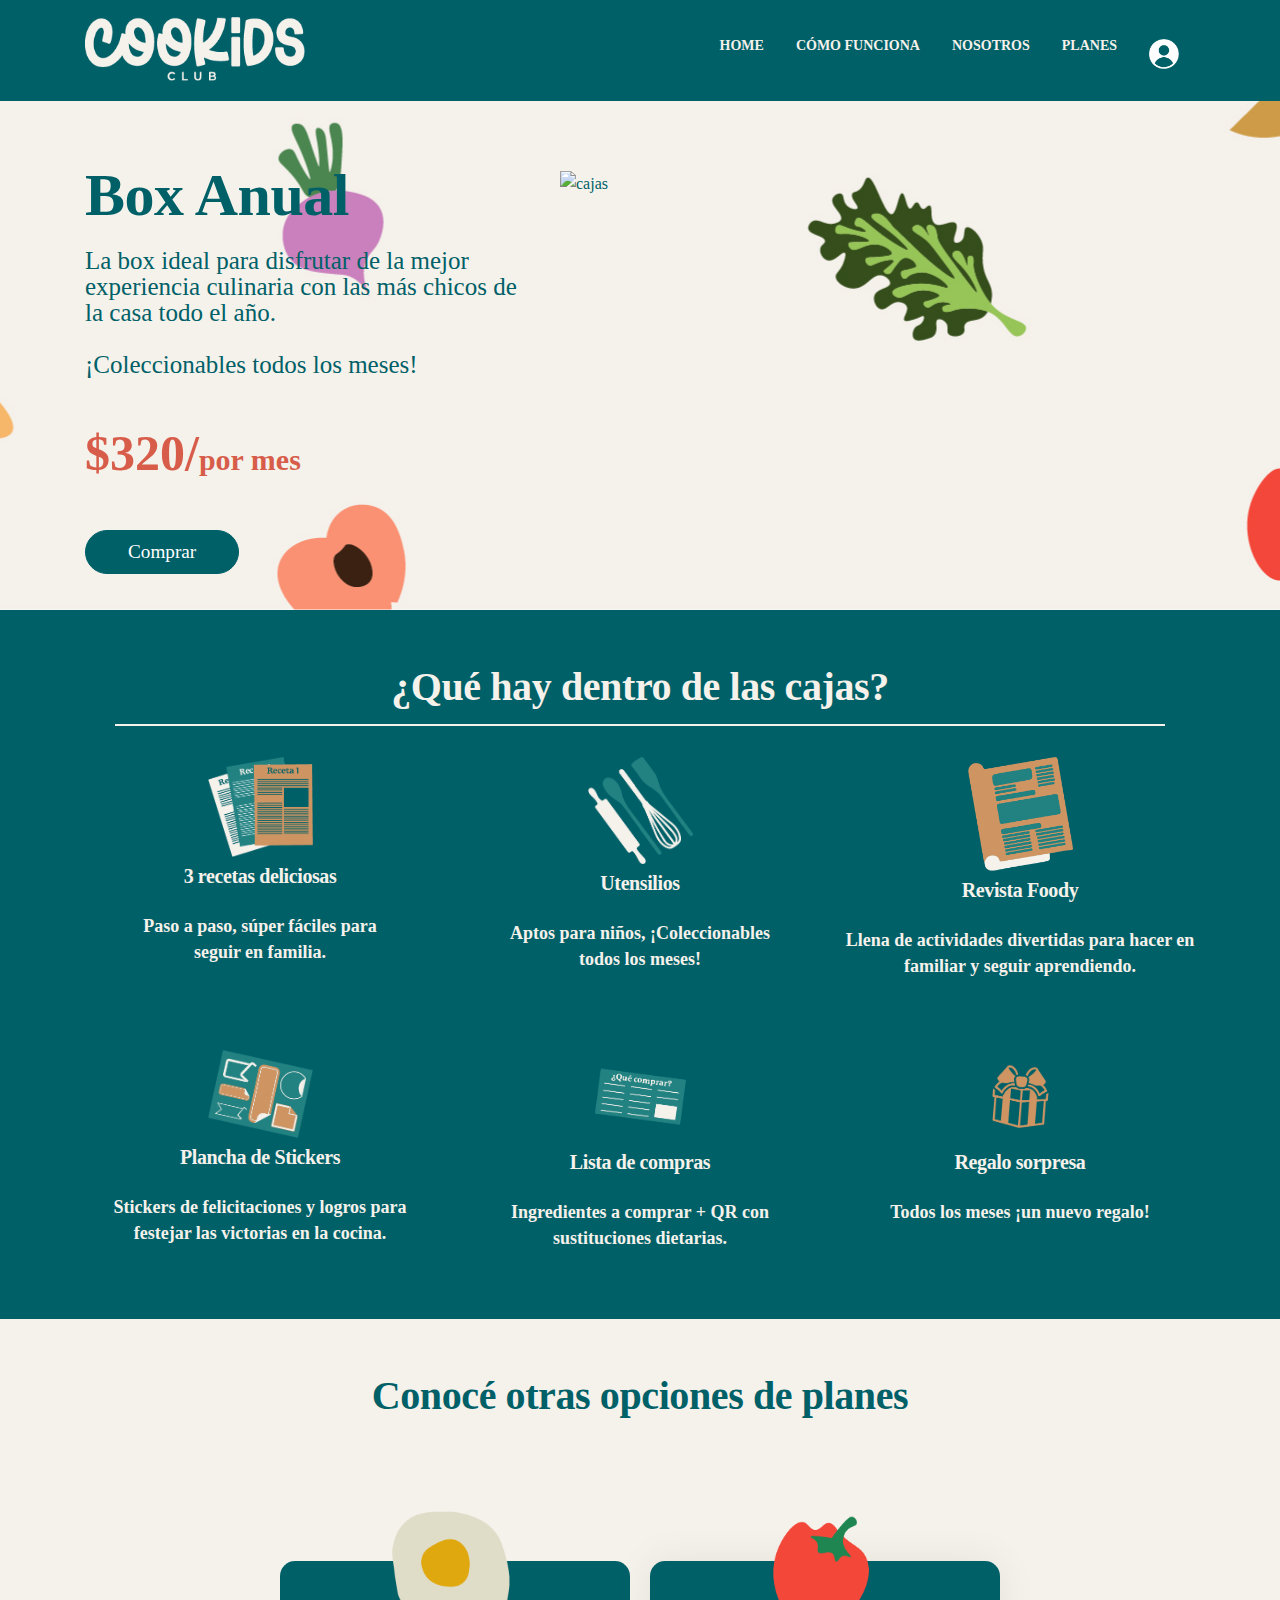
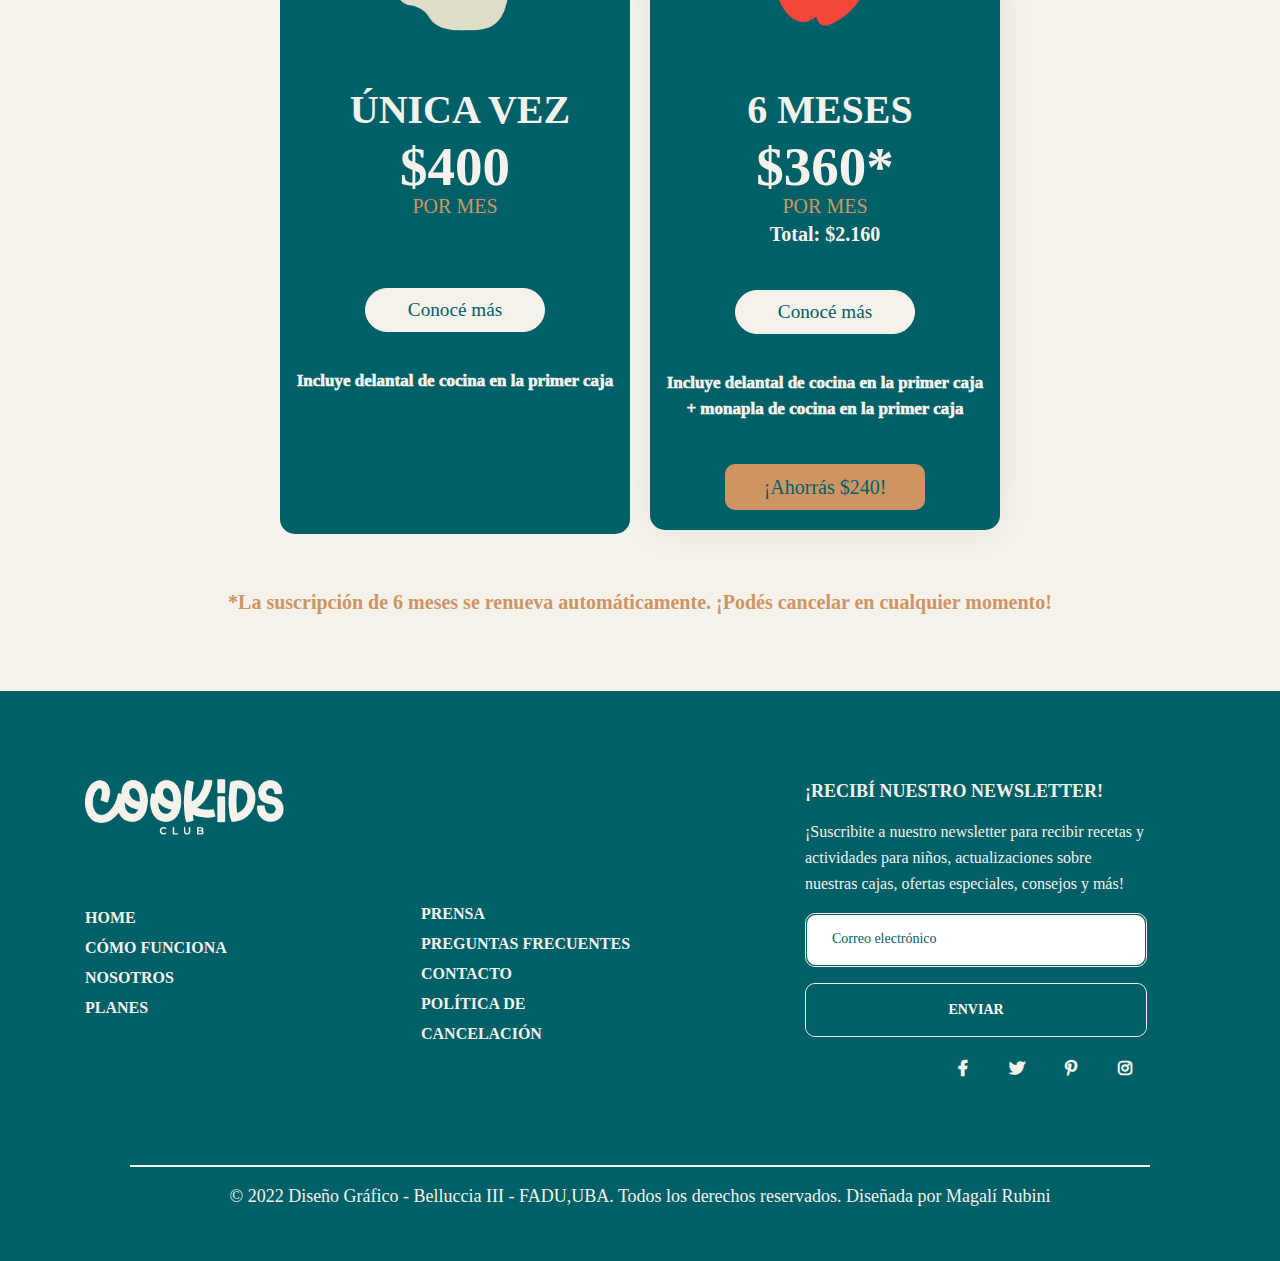
==== sign-up.html @ 9ae3ae24 "V5" ====
<!DOCTYPE html>
<html lang="en">
<head>
    <meta charset="utf-8">
    <meta name="viewport" content="width=device-width, initial-scale=1, shrink-to-fit=no">
    
    <!-- SEO Meta Tags -->
    <meta name="description" content="Your description">
    <meta name="author" content="Your name">

    <!-- OG Meta Tags to improve the way the post looks when you share the page on Facebook, Twitter, LinkedIn -->
	<meta property="og:site_name" content="" /> <!-- website name -->
	<meta property="og:site" content="" /> <!-- website link -->
	<meta property="og:title" content=""/> <!-- title shown in the actual shared post -->
	<meta property="og:description" content="" /> <!-- description shown in the actual shared post -->
	<meta property="og:image" content="" /> <!-- image link, make sure it's jpg -->
	<meta property="og:url" content="" /> <!-- where do you want your post to link to -->
	<meta name="twitter:card" content="summary_large_image"> <!-- to have large image post format in Twitter -->

    <!-- Webpage Title -->
    <title>Box Anual v5 13/06</title>
    
    <!-- Styles -->
    <link rel="preconnect" href="https://fonts.gstatic.com">
    <link href="https://fonts.googleapis.com/css2?family=Open+Sans:ital,wght@0,400;0,600;0,700;1,400;1,600&display=swap" rel="stylesheet">
    <link href="css/bootstrap.css" rel="stylesheet">
    <link href="css/fontawesome-all.css" rel="stylesheet">
    <link href="css/swiper.css" rel="stylesheet">
	<link href="css/magnific-popup.css" rel="stylesheet">
	<link href="css/styles.css" rel="stylesheet">
	
	<!-- Favicon  -->
    <link rel="icon" href="images/Asset 12.png">
</head>
<body data-spy="scroll" data-target=".fixed-top">
    
    <!-- Navigation -->
    <nav class="navbar navbar-expand-lg fixed-top navbar-light">
        <div class="container">
            
            <!-- Text Logo - Use this if you don't have a graphic logo -->
            <!-- <a class="navbar-brand logo-text page-scroll" href="index.html">Kora</a> -->

            <!-- Image Logo -->
            <a class="navbar-brand logo-image" href="index.html"><img src="images/Asset 11.png" alt="alternative"></a> 

            <button class="navbar-toggler p-0 border-0" type="button" data-toggle="offcanvas">
                <img class="navbar-toggler-icon" src="images/boton.png">
            </button>

            <div class="navbar-collapse offcanvas-collapse" id="navbarsExampleDefault">
                <ul class="navbar-nav ml-auto">
                    <li class="nav-item">
                        <a class="nav-link page-scroll" href="index.html#header">HOME <span class="sr-only">(current)</span></a>
                    </li>
                    <li class="nav-item">
                        <a class="nav-link page-scroll" href="index.html#intro">CÓMO FUNCIONA</a>
                    </li>
                    <li class="nav-item">
                        <a class="nav-link page-scroll" href="index.html#features">NOSOTROS</a>
                    </li>
                    <li class="nav-item">
                        <a class="nav-link page-scroll" href="index.html#details">PLANES</a>
                    </li>
                    <li class="nav-item">
                        <a class="nav-link page-scroll" href="sign-up.html"><img src="images/Asset 3.png" alt="Log in"
                                height="30px"></a>
                    </li>
                    <!-- <li class="nav-item dropdown">
                        <a class="nav-link dropdown-toggle" href="#" id="dropdown01" data-toggle="dropdown" aria-haspopup="true" aria-expanded="false">Drop</a>
                        <div class="dropdown-menu" aria-labelledby="dropdown01">
                            <a class="dropdown-item page-scroll" href="article.html">Article Details</a>
                            <div class="dropdown-divider"></div>
                            <a class="dropdown-item page-scroll" href="terms.html">Terms Conditions</a>
                            <div class="dropdown-divider"></div>
                            <a class="dropdown-item page-scroll" href="privacy.html">Privacy Policy</a>
                        </div>
                    </li> -->
                </ul>
                <!-- <span class="nav-item">
                    <a class="btn-solid-sm page-scroll" href="sign-up.html">Start selling</a>
                </span> -->
            </div> <!-- end of navbar-collapse -->
        </div> <!-- end of container -->
    </nav> <!-- end of navbar -->
    <!-- end of navigation -->


    <!-- Header -->
    <header class="ex-header">
        <div class="container">
            <div class="row">
                <div class="col-xl-10 offset-xl-1">
                    
                </div> <!-- end of col -->
            </div> <!-- end of row -->
        </div> <!-- end of container -->
    </header> <!-- end of ex-header -->
    <!-- end of header -->
    
    <!-- Introduction 2 -->
    <div class="ex-basic-1">
        <div class="container">
            <div class="row">
                <div class="col-lg-5">
                    <div class="text-container">
                        <h1 class="h-detalle">Box Anual</h1>
                        <p>La box ideal para disfrutar de la mejor experiencia culinaria con las más chicos de la casa todo el año.<br><br>
                            ¡Coleccionables todos los meses!
                        </p>
                        <p class="precio-detalle">
                            <br>$320/<b>por mes</b>
                        </p><br>
                        <a class="btn-solid-lg" href="">Comprar</a>
                        <!-- <div>
                            <a class="btn-solid-reg1" href="sign-up.html"><u>Ver más ➙</u></a>
                        </div> -->
                    </div> <!-- end of text-container -->
                </div> <!-- end of col -->
                <div class="col-lg-7">
                    <img class="img-fluid" src="images/boxdetalle.png" alt="cajas">
                </div> <!-- end of col -->

            </div> <!-- end of row -->
        </div> <!-- end of container -->
    </div> <!-- end of basic-1 -->
    <!-- end of introduction -->


    <!--medios de pago starts-->
        <div id="pagos" class="medios-de-pago">
            <div class="container">
                <div class="row">
                    <div class="col-lg-12">
                        <h2 class="pago-title">¿Qué hay dentro de las cajas?</h2>
                        <hr>
                    </div>
                    <div class="col-lg-4">
                        <div class="pago-body">
                            <img class="pago-img" src="images/icono-detalle (6).png">
                            <h3>3 recetas deliciosas</h3>
                            <p>Paso a paso, súper fáciles para<br>seguir en familia.</p>
                        </div>
                    </div>
                    <div class="col-lg-4">
                        <div class="pago-body">
                            <img class="pago-img" src="images/icono-detalle (1).png">
                            <h3>Utensilios</h3>
                            <p>Aptos para niños, ¡Coleccionables<br>todos los meses!</p>
                        </div>
                    </div>
                    <div class="col-lg-4">
                        <div class="pago-body">
                            <img class="pago-img" src="images/icono-detalle (2).png">
                            <h3>Revista Foody</h3>
                            <p>Llena de actividades divertidas para hacer en familiar y seguir aprendiendo.</p>
                        </div>
                    </div>
                </div>
                <div class="row">
                    <div class="col-lg-12">
                    </div>
                    <div class="col-lg-4">
                        <div class="pago-body">
                            <img class="pago-img" src="images/icono-detalle (3).png">
                            <h3>Plancha de Stickers</h3>
                            <p>Stickers de felicitaciones y logros para festejar las victorias en la cocina.</p>
                        </div>
                    </div>
                    <div class="col-lg-4">
                        <div class="pago-body">
                            <img class="pago-img" src="images/Asset 38.png">
                            <h3>Lista de compras</h3>
                            <p>Ingredientes a comprar + QR con<br>sustituciones dietarias.</p>
                        </div>
                    </div>
                    <div class="col-lg-4">
                        <div class="pago-body">
                            <img class="pago-img" src="images/Asset 39.png">
                            <h3>Regalo sorpresa</h3>
                            <p>Todos los meses ¡un nuevo regalo!</p>
                        </div>
                    </div>
                </div>
            </div>
        </div>
    <!--medios de pago starts-->

    

    

        <!--====== PRICING START ======-->

        <section data-scroll-index="0" id="pricing" class="pricing-area pt-115">
            <div class="container">
                    <div class="row justify-content-center">
                        <div class="col-lg-12">
                            <div class="section-title text-center pb-20 wow fadeInUpBig" data-wow-duration="1s"
                                data-wow-delay="0.2s">
                                <h4 class="sub-title1">Conocé otras opciones de planes</h4>
                            </div> <!-- section title -->
                        </div>
                    </div> <!-- row -->
                        <div class="row no-gutters justify-content-center">
                                <div class="col-lg-4 col-md-7 col-sm-9">
                                    <div class="single-pricing text-center pricing-color-1 mt-30 wow fadeIn" data-wow-duration="1s"
                                        data-wow-delay="0.3s">
                                        <div class="pricing-price">
                                            <div class="card" style="width: 50%">
                                                <img class="card-img-top img-circle rounded-circle" src="images/Asset 23.png" alt="Card huevo">
                                                <div class="card-block"></div>
                                            </div>
                                            <div class="pricing-title mt-20">
                                                <!--<span class="btn">20% Off</span>-->
                                                <h6 class="title">ÚNICA VEZ</h6>
                                            </div>
                                            <span class="price">$400</span>
                                        </div>
                                        <span class="pormes">POR MES</span><br><br><br>
                                        <div class="pricing-list pt-20">
                                            <div class="pricing-btn pt-70">
                                                <a class="main-btn main-btn-2" href="#">Conocé más</a>
                                            </div> 
                                                <p class="cards-body"> 
                                                    <br>Incluye delantal de cocina en la primer caja<br><br><br><br><br>
                                                </p>
                                        </div>
                                    </div> <!-- single pricing -->
                                </div>
    
                                    <div class="col-lg-4 col-md-7 col-sm-9">
                                        <div class="single-pricing text-center pricing-active pricing-color-2 mt-30 wow fadeIn"
                                            data-wow-duration="1s" data-wow-delay="0.6s">
                                            <div class="pricing-price">
                                                <div class="card" style="width: 50%">
                                                    <img class="card-img-top img-circle rounded-circle" src="images/Asset 24.png" alt="Card pimiento">
                                                    <div class="card-block"></div>
                                                </div>
                                                <div class="pricing-title mt-20">
                                                    <!--<span class="btn">Special</span>-->
                                                    <h6 class="title">6 MESES</h6>
                                                </div>
                                                <span class="price">$360<b>*</b></span>
                                            </div>
                                            <span class="pormes">POR MES</span><br>
                                                <span class="total">Total: $2.160</span><br><br>
                                            <div class="pricing-list pt-20">
                                                <div class="pricing-btn pt-70">
                                                    <a class="main-btn main-btn-2" href="#">Conocé más</a>
                                                </div> 
                                                    <p class="cards-body"> 
                                                        <br>Incluye delantal de cocina en la primer caja + monapla de cocina en la primer caja<br><br> 
                                                    </p>
                                            </div>
                                            <div class="save-box">
                                                ¡Ahorrás $240!
                                            </div>
                                        </div> <!-- single pricing -->
                                    </div>
                                    <p class="pricing-body">*La suscripción de 6 meses se renueva automáticamente. ¡Podés cancelar en cualquier momento!</p>
                    </div> <!-- row -->
            </div> <!-- container -->
        </section>
    
        <!--====== PRICING PART ENDS ======-->

    <!-- Footer -->
    <div class="footer">
        <div class="container">
            <div class="row">
                <div class="col-lg-12">
                    <div class="footer-col first">
                        <img class="footer-logo" src="images/Asset 11.png">
                        <p class="p-small"></p><br><br>
                        <ul class="list-unstyled li-space-lg p-small">
                            <li><a class="page-scroll" href="#header">HOME</a> <br> 
                                <a class="page-scroll" href="#intro">CÓMO FUNCIONA</a><br> 
                                <a class="page-scroll" href="#features">NOSOTROS</a><br>
                                <a class="page-scroll" href="#details">PLANES</a></li>
                        </ul>
                    </div> <!-- end of footer-col -->
                    <div class="footer-col second">
                        <ul class="list-unstyled li-space-lg p-small">
                            <li><a class="page-scroll" href="#header">PRENSA</a> <br> 
                                <a class="page-scroll" href="#intro">PREGUNTAS FRECUENTES</a><br> 
                                <a class="page-scroll" href="#features">CONTACTO</a><br>
                                <a class="page-scroll" href="#details">POLÍTICA DE CANCELACIÓN</a></li>
                        </ul>
                    </div> <!-- end of footer-col -->
                    <div class="footer-col third">
                        <p class="p-small">¡RECIBÍ NUESTRO NEWSLETTER!
                        </p>
                        <p class="p-detalle">¡Suscribite a nuestro newsletter para recibir recetas y actividades para niños, actualizaciones sobre nuestras cajas, ofertas especiales, consejos y más!</p>
                        <div class="form-group mail">
                            <input type="email" class="form-control-input" id="nemail" required>
                            <label class="label-control" for="nemail">Correo electrónico</label>
                            <div class="help-block with-errors"></div>
                        </div>
                        <div class="form-group">
                            <button type="submit" class="form-control-submit-button">ENVIAR</button>
                        </div>
                        <div class="form-message">
                            <div id="nmsgSubmit" class="h3 text-center hidden"></div>
                        </div>
                        <span class="fa-stack">
                            <a href="#your-link">
                                <i class="fas fa-circle fa-stack-2x"></i>
                                <i class="fab fa-facebook-f fa-stack-1x"></i>
                            </a>
                        </span>
                        <span class="fa-stack">
                            <a href="#your-link">
                                <i class="fas fa-circle fa-stack-2x"></i>
                                <i class="fab fa-twitter fa-stack-1x"></i>
                            </a>
                        </span>
                        <span class="fa-stack">
                            <a href="#your-link">
                                <i class="fas fa-circle fa-stack-2x"></i>
                                <i class="fab fa-pinterest-p fa-stack-1x"></i>
                            </a>
                        </span>
                        <span class="fa-stack">
                            <a href="#your-link">
                                <i class="fas fa-circle fa-stack-2x"></i>
                                <i class="fab fa-instagram fa-stack-1x"></i>
                            </a>
                        </span>
                    </div> <!-- end of footer-col -->
                    <div class="col-lg-12">
                        <hr>
                        <p class="p-copy">© 2022 Diseño Gráfico - Belluccia III - FADU,UBA. Todos los derechos reservados.
                            Diseñada por Magalí Rubini</p>
                    </div> <!-- end of col -->
                </div> <!-- end of col -->
            </div> <!-- end of row -->
        </div> <!-- end of container -->
    </div> <!-- end of footer -->
    <!-- end of footer -->

    
    	
    <!-- Scripts -->
    <script src="js/jquery.min.js"></script> <!-- jQuery for Bootstrap's JavaScript plugins -->
    <script src="js/bootstrap.min.js"></script> <!-- Bootstrap framework -->
    <script src="js/jquery.easing.min.js"></script> <!-- jQuery Easing for smooth scrolling between anchors -->
    <script src="js/jquery.magnific-popup.js"></script> <!-- Magnific Popup for lightboxes -->
    <script src="js/swiper.min.js"></script> <!-- Swiper for image and text sliders -->
    <script src="js/scripts.js"></script> <!-- Custom scripts -->
</body>
</html>
---- css/styles.css ----
/* Description: Master CSS file */

/*****************************************
Table Of Contents:
- General Styles
- Navigation
- Header
- Customers
- Introduction
- Features
- Details 1
- Details Lightbox
- Details 2
- Details 3
- Testimonials
- Newsletter
- Footer
- Copyright
- Back To Top Button
- Extra pages
- Media Queries
******************************************/

/*****************************************
Colors:
- Buttons - orange #ff6c02
- Headings text - navy blue #1e266d
- Body text - dark gray #515867
- Backgrounds - light gray #f9f9f9
******************************************/


/**************************/
/*     General Styles     */
/**************************/
body,
html {
	background-color: #f5f1eb;
    width: 100%;
	height: 100%;
}

body, p {
	color: #006068; 
	font: 400 1rem/1.625rem "Tw Cen MT";
}

h1 {
	color: #006068;
	font-family: "P22 Mackinac Pro";
	font-weight: 700;
	font-size: 100px;
	line-height: 3.125rem;
	letter-spacing: -0.5px;
}

h2 {
	color: #006068;
	font-family: "P22 Mackinac Pro";
	font-weight: 700;
	font-size: 40px;
	line-height: 2.625rem;
	letter-spacing: -0.4px;
}

h3 {
	color: #1e266d;
	font-weight: 700;
	font-size: 1.75rem;
	line-height: 2.375rem;
	letter-spacing: -0.4px;
}

h4 {
	color: #006068;
	font-family: "P22 Mackinac Pro";
	font-weight: 700;
	font-size: 40px;
	line-height: 2.125rem;
	letter-spacing: -0.4px;
	text-align: center;
	margin-top: 20px;
}

h5 {
	color: #d75d4a;
	font-family: "P22 Mackinac Pro";
	font-weight: 700;
	font-size: 22px;
	line-height: 1.75rem;
}

h6 {
	color: #f5f1eb;
	font-family: "P22 MAckinac Pro";
	font-weight: 700;
	font-size: 40px;
	line-height: 3rem;
}

.h1-large {
	font-size: 2.75rem;
	line-height: 3.5rem;
	letter-spacing: -0.7px;
}

.p-large {
	font-size: 1.125rem;
	line-height: 1.75rem;
}

.p-small {
	color: #f5f1eb;
	font-size: 18px;
	font-weight: 600;
	line-height: 1.5rem;
	text-align: left;
}

.p-detalle{
	text-align: center;
}

.p-detalle{
	color: #f5f1eb;
	text-align: left;
}

.testimonial-text {
	font-style: italic;
}

.testimonial-author {
	font-weight: 600;
	font-size: 1rem;
	line-height: 1.5rem;
}

.li-space-lg li {
	margin-bottom: 0.5rem;
}

a {
	color: #515867;
	text-decoration: underline;
}

a:hover {
	color: #515867;
	text-decoration: underline;
}

.no-line {
	text-decoration: none;
}

.no-line:hover {
	text-decoration: none;
}

.read-more {
	font-weight: 600;
	font-size: 0.875rem;
	line-height: 1.5rem;
}

.read-more .fas {
	margin-left: 0.625rem;
	font-size: 1rem;
	vertical-align: -8%;
}

.blue {
	color: #1d79fb;
}

.bg-gray {
	background-color: #f9f9f9;
}

.section-divider {
	display: inline-block;
	width: 100%;
	height: 2px;
	border: none;
	background-color: #f5f1eb;
}

.section-title {
	display: contents;
	margin-bottom: 0.75rem;
	padding: 0.375rem 1.25rem;
	border-radius: 20px;
	background-color: #fff0e2 transparent;
	color: #ff6c02 ;
	font-weight: 600;
	font-size: 40px;
	line-height: 50px;
	
}

.btn-solid-reg {
	display: inline-block;
	color: #ffffff;
	font-weight: 600;
	font-size: 16px;
	line-height: 0;
	text-decoration: none;
	transition: all 0.2s;
}

.btn-solid-reg:hover {
	border: 0px solid #f5f1eb;
	background-color: transparent;
	color: #f5f1eb; /* needs to stay here because of the color property of a tag */
	text-decoration: none;
}

.btn-solid-reg1 {
	display: inline-block;
	color: #006068;
	font-weight: 600;
	font-size: 16px;
	line-height: 0;
	padding-top: 70px;
	text-decoration: none;
	transition: all 0.2s;
}

.btn-solid-reg1:hover {
	border: 0px solid #006068;
	background-color: transparent;
	color: #006068; /* needs to stay here because of the color property of a tag */
	text-decoration: none;
}

.btn-solid-lg {
	display: inline-block;
	margin-top: 15px;
	padding: 1.3rem 2.625rem 1.3rem 2.625rem;
	border: 1px solid #006068;
	border-radius: 32px;
	background-color: #006068;
	color: #ffffff;
	font-weight: 500;
	font-size: 1.2rem;
	line-height: 0;
	text-decoration: none;
	transition: all 0.2s;
}

.btn-solid-lg:hover {
	border: 1px solid #006068;
	background-color: transparent;
	color: #006068; /* needs to stay here because of the color property of a tag */
	text-decoration: none;
}

.btn-solid-sm {
	display: inline-block;
	padding: 1rem 1.5rem 1rem 1.5rem;
	border: 1px solid #F18D1E;
	border-radius: 32px;
	background-color: #F18D1E;
	color: #ffffff;
	font-weight: 600;
	font-size: 0.875rem;
	line-height: 0;
	text-decoration: none;
	transition: all 0.2s;
}

.btn-solid-sm:hover {
	border: 1px solid #F18D1E;
	background-color: transparent;
	color: #F18D1E;
	text-decoration: none;
}

.btn-outline-reg {
	display: inline-block;
	padding: 1.375rem 2.25rem 1.375rem 2.25rem;
	border: 1px solid #F18D1E;
	border-radius: 32px;
	background-color: transparent;
	color: #F18D1E;
	font-weight: 600;
	font-size: 0.875rem;
	line-height: 0;
	text-decoration: none;
	transition: all 0.2s;
}

.btn-outline-reg:hover {
	background-color: #ff6c02;
	color: #ffffff;
	text-decoration: none;
}

.btn-outline-lg {
	display: inline-block;
	padding: 1.625rem 2.625rem 1.625rem 2.625rem;
	border: 1px solid #ff6c02;
	border-radius: 32px;
	background-color: transparent;
	color: #ff6c02;
	font-weight: 600;
	font-size: 0.875rem;
	line-height: 0;
	text-decoration: none;
	transition: all 0.2s;
}

.btn-outline-lg:hover {
	background-color: #ff6c02;
	color: #ffffff;
	text-decoration: none;
}

.btn-outline-sm {
	display: inline-block;
	padding: 1rem 1.5rem 1rem 1.5rem;
	border: 1px solid #ff6c02;
	border-radius: 32px;
	background-color: transparent;
	color: #ff6c02;
	font-weight: 600;
	font-size: 0.875rem;
	line-height: 0;
	text-decoration: none;
	transition: all 0.2s;
}

.btn-outline-sm:hover {
	background-color: #ff6c02;
	color: #ffffff;
	text-decoration: none;
}

.form-group {
	position: relative;
	margin-bottom: 1rem;
	border: 1px solid #f5f1eb;
	border-radius: 10px;

}

.label-control {
	position: absolute;
	top: 0.875rem;
	left: 1.625rem;
	color: #006068;
	opacity: 1;
	font-size: 0.875rem;
	line-height: 1.375rem;
	cursor: text;
	transition: all 0.2s ease;
}

.form-control-input:focus + .label-control,
.form-control-input.notEmpty + .label-control,
.form-control-textarea:focus + .label-control,
.form-control-textarea.notEmpty + .label-control {
	top: 0.125rem;
	color: #006068;
	opacity: 1;
	font-size: 0.75rem;
	font-weight: 700;
}

.form-control-input,
.form-control-select {
	display: block; /* needed for proper display of the label in Firefox, IE, Edge */
	width: 100%;
	padding-top: 1.125rem;
	padding-bottom: 0.125rem;
	padding-left: 1.625rem;
	border: 1px solid #006068;
	border-radius: 10px;
	background-color: #ffffff;
	color: #006068;
	font-size: 0.875rem;
	line-height: 1.875rem;
	transition: all 0.2s;
	-webkit-appearance: none; /* removes inner shadow on form inputs on ios safari */
}

.form-control-select {
	padding-top: 0.5rem;
	padding-bottom: 0.5rem;
	height: 3.25rem;
	color: #006068;
}

select {
    /* you should keep these first rules in place to maintain cross-browser behavior */
    -webkit-appearance: none;
	-moz-appearance: none;
	-ms-appearance: none;
    -o-appearance: none;
    appearance: none;
    background-image: url('../images/down-arrow.png');
    background-position: 96% 50%;
    background-repeat: no-repeat;
    outline: none;
}

.form-control-textarea {
	display: block; /* used to eliminate a bottom gap difference between Chrome and IE/FF */
	width: 100%;
	height: 14rem; /* used instead of html rows to normalize height between Chrome and IE/FF */
	padding-top: 1.5rem;
	padding-left: 1.5rem;
	border: 1px solid #cbcbd1;
	border-radius: 2px;
	background-color: #ffffff;
	color: #006068;
	font-size: 0.875rem;
	line-height: 1.5rem;
	transition: all 0.2s;
}

.form-control-input:focus,
.form-control-select:focus,
.form-control-textarea:focus {
	border: 1px solid #006068;
	outline: none; /* Removes blue border on focus */
}

.form-control-input:hover,
.form-control-select:hover,
.form-control-textarea:hover {
	border: 1px solid #006068;
}

.checkbox {
	font-size: 0.75rem;
	line-height: 1.25rem;
}

input[type='checkbox'] {
	vertical-align: -10%;
	margin-right: 0.5rem;
}

.form-control-submit-button {
	display: inline-block;
	width: 100%;
	height: 3.25rem;
	border: 1px solid #006068;
	border-radius: 10px;
	background-color: #006068;
	color: #ffffff;
	font-weight: 600;
	font-size: 0.875rem;
	line-height: 0;
	cursor: pointer;
	transition: all 0.2s;
}

.form-control-submit-button:hover {
	border: 1px solid #006068;
	background-color: transparent;
	color: #006068;
}

/* Fade-move Animation For Details Lightbox - Magnific Popup */
/* at start */
.my-mfp-slide-bottom .zoom-anim-dialog {
	opacity: 0;
	transition: all 0.2s ease-out;
	-webkit-transform: translateY(-1.25rem) perspective(37.5rem) rotateX(10deg);
	-ms-transform: translateY(-1.25rem) perspective(37.5rem) rotateX(10deg);
	transform: translateY(-1.25rem) perspective(37.5rem) rotateX(10deg);
}

/* animate in */
.my-mfp-slide-bottom.mfp-ready .zoom-anim-dialog {
	opacity: 1;
	-webkit-transform: translateY(0) perspective(37.5rem) rotateX(0); 
	-ms-transform: translateY(0) perspective(37.5rem) rotateX(0); 
	transform: translateY(0) perspective(37.5rem) rotateX(0); 
}

/* animate out */
.my-mfp-slide-bottom.mfp-removing .zoom-anim-dialog {
	opacity: 0;
	-webkit-transform: translateY(-0.625rem) perspective(37.5rem) rotateX(10deg); 
	-ms-transform: translateY(-0.625rem) perspective(37.5rem) rotateX(10deg); 
	transform: translateY(-0.625rem) perspective(37.5rem) rotateX(10deg); 
}

/* dark overlay, start state */
.my-mfp-slide-bottom.mfp-bg {
	opacity: 0;
	transition: opacity 0.2s ease-out;
}

/* animate in */
.my-mfp-slide-bottom.mfp-ready.mfp-bg {
	opacity: 0.8;
}
/* animate out */
.my-mfp-slide-bottom.mfp-removing.mfp-bg {
	opacity: 0;
}
/* end of fade-move animation for details lightbox - magnific popup */


/**********************/
/*     Navigation     */
/**********************/
.navbar {
	border-bottom: 1px solid #006068;
	background-color: #006068;
	font-weight: 1000;
	font-size: 0.875rem;
	line-height: 0.875rem;
}

.navbar .navbar-brand {
	padding-top:0.25rem;
	padding-bottom: 0.25rem;
}

.navbar .logo-image img {
    width: 220px;
	height: 64px;
}

.navbar .logo-text {
	color: #006068;
	font-weight: 700;
	font-size: 2rem;
	line-height: 1rem;
	text-decoration: none;
}

.offcanvas-collapse {
	position: fixed;
	top: 3.25rem; /* adjusts the height between the top of the page and the offcanvas menu */
	bottom: 0;
	left: 100%;
	width: 100%;
	padding-right: 1rem;
	padding-left: 1rem;
	overflow-y: auto;
	visibility: hidden;
	background-color: #006068;
	transition: visibility .3s ease-in-out, -webkit-transform .3s ease-in-out;
	transition: transform .3s ease-in-out, visibility .3s ease-in-out;
	transition: transform .3s ease-in-out, visibility .3s ease-in-out, -webkit-transform .3s ease-in-out;
}

.offcanvas-collapse.open {
	visibility: visible;
	-webkit-transform: translateX(-100%);
	transform: translateX(-100%);
}

.navbar .navbar-nav {
	margin-top: 0.75rem;
	margin-bottom: 0.5rem;
}

.navbar .nav-item .nav-link {
	padding-top: 1.3rem;
	padding-bottom: 0.625rem;
	color: #f5f1eb;
	font-family: "Tw Cen TM";
	font-weight: 700;
	font-size: 14px;
	text-decoration: none;
	transition: all 0.2s ease;
	text-align: right;
}

/*  .nav-link {
	align-items: right;
} */

.show .nav-link,
.navbar .nav-item .nav-link:hover,
.navbar .nav-item .nav-link.active {
	color: #ce9563;
}

/* Dropdown Menu */
.navbar .dropdown .dropdown-menu {
	animation: fadeDropdown 0.2s; /* required for the fade animation */
}

@keyframes fadeDropdown {
    0% {
        opacity: 0;
    }

    100% {
        opacity: 1;
	}
}

.navbar .dropdown-menu {
	margin-top: 0.5rem;
	margin-bottom: 0.5rem;
	border: none;
	background-color: #F18D1E;
}

.navbar .dropdown-item {
	padding-top: 0.5rem;
	padding-bottom: 0.5rem;
	color: #1e266d;
	font-weight: 600;
	font-size: 0.875rem;
	line-height: 0.875rem;
	text-decoration: none;
}

.navbar .dropdown-item:hover {
	background-color: #006068;
	color: #006068;
}

.navbar .dropdown-divider {
	width: 100%;
	height: 1px;
	margin: 0.5rem auto 0.5rem auto;
	border: none;
	background-color: #006068;
}
/* end of dropdown menu */

.navbar .nav-item .btn-solid-sm {
	margin-top: 0.125rem;
	border: 1px solid #1e266d;
	background-color: #1e266d;
}

.navbar .nav-item .btn-solid-sm:hover {
	background-color: transparent;
	color: #1e266d;
}

.navbar .navbar-toggler {
	padding: 0;
	border: none;
	font-size: 1.25rem;
}


/*****************/
/*    Header     */
/*****************/
.header {
	padding-top: 5rem;
	padding-bottom: 10px;
	background-image: url(../images/Asset\ 19-100.jpg);
	background-size:100%;
	background-position-y: top;
	text-align: center;
}
.header .text-container {
	margin-bottom: 4rem;
}

.header .h1-large {
	margin-bottom: 1.5rem;
	font-size: 80px;
	font-weight: 900;
	line-height: 80px;
	margin-top: 20px;
}

.header .p-large {
	margin-bottom: 2rem;
	margin-top: 50px;
	color: #006068;
	font-family: "Tw Cen MT";
	font-size: 25px;
	line-height: 22px;
}

.header .btn-solid-lg {
	margin-right: 0.5rem;
	margin-bottom: 0.75rem;
}


/********************/
/*    Customers     */
/********************/
.slider-1 {
	padding-top: 2rem;
	padding-bottom: 3rem;
	text-align: center;
	background-color: #006068;
}

.slider-1 h4 {
	margin-bottom: 0.25rem;
	color: #f5f1eb;
}

.slider-1 .section-divider {
	margin-bottom: 1rem;
}

.slider-1 .slider-container {
	margin-bottom: 0.5rem;
	padding: 1rem 0;
}


/************************/
/*     Introduction 1   */
/************************/
.basic-1 {
	background-color: #006068;
	padding-top: 4rem;
	padding-bottom: 6rem;
}

.basic-1 h2 {
	color: #ffffff;
}

.basic-1 p{
	color: white;
	font-size: 18px;
	font-weight: 500;
}

.basic-1 b{
	font-family: "Jasmine Bloom";
}

.basic-1 img {
	margin-bottom: 3.5rem;
}

.basic-1 h2 {
	margin-bottom: 1.5rem;
}

.basic-1 p {
	margin-bottom: 1.875rem;
}

/************************/
/*     Introduction 2   */
/************************/
.basic-1-1 {
	background-color: #f5f1eb;
	padding-top: 4rem;
	padding-bottom: 2rem;
}

.basic-1-1 h2{
	color: #006068;
	font-family: "P22 Mackinac Pro";
	font-size: 40px;
}

.basic-1-1 p{
	color: #006068;
	font-size: 18px;
	font-weight: 800;
	padding-top: 10px;
}

.basic-1-1 b{
	color: #d75d4a;
	height: 2px;
}

.separador-rojo {
	height: 0px;
	border-top: 2px solid #d75d4a;
}

.basic-1-1 .parrafo-rojo {
	color:#d75d4a;
	font-weight: 600;

}

.basic-1-1 p1 {
	font-weight: 1000;
	color: #d75d4a;
}

.basic-1-1 img {
	margin-bottom: 3.5rem;
}

.basic-1-1 h2 {
	margin-bottom: 1.5rem;
}

.basic-1-1 p {
	margin-bottom: 1.875rem;
}

/************************/
/* Que dicen los padres */
/************************/
.basic-1-2 {
	background-color: #ce9563;
	padding-top: 2rem;
	padding-bottom: 2rem;
}

.basic-1-2 h2{
	color: #f5f1eb;
	font-family: "P22 Mackinac Pro";
	font-size: 40px;
	font-weight: 600;
	text-align: center;
}

.basic-1-2 p{
	color: #f5f1eb;
	font-size: 18px;
	font-weight: 600;
	padding-top: 10px;
	text-align: center;
}

.basic-1-2 b{
	color: #006068;
}

.basic-1-2 .img{
	align-items: center;
}

.basic-1-2 b{
	color: #006068;
	height: 2px;
}

.basic-1-2 .section-divider1 {
	height: 2px;
	color: #d75d4a;
}

.basic-1-2 p1 {
	font-weight: 1000;
	color: #d75d4a;
}

.basic-1-2 .card-body1 {
	padding-top: 25px;
	text-align: center;
}

.basic-1-2 img {
	margin-bottom: 1.5rem;
}

.basic-1-2 h2 {
	margin-bottom: 1.5rem;
}

.basic-1-2 p {
	margin-bottom: 1.875rem;
}

/********************/
/*     Features     */
/********************/
.cards-1 {
	padding-top: 0rem;
	padding-bottom: 1rem;
	background-image: url(../images/Asset\ 19-100.jpg);
	background-size: 100%;
	background-position-y: bottom;
	background-origin: border-box;
	background-color: #f5f1eb;
}

.cards-1 .h2-heading {
	margin-bottom: 1rem;
	color: #006068;
	text-align: center;
	font-size: 40px;
}

.cards-1 .p-heading {
	margin-bottom: 0rem;
	color: #d75d4a;
	font-family: "P22 Mackinac Pro";
	text-align: center;
	font-size:20px;
	font-weight: 600;
}

.cards-1 .card {
	margin-bottom: 3rem;
	background-color: transparent;
}

.cards-1 .card-icon-wrapper {
	padding-left: 125px;
	align-items: center;
	border-left: 0px solid #8D80FF;
}

.cards-1 .card-icon {
	width: 74px;
	height: 74px;
	border-radius: 50%;
	background-color: #006068;
	text-align: center;
	padding-top: 15px;
}

.cards-1 .card-icon .fas,
.cards-1 .card-icon .far {
	color: #f5f1eb;
	font-size: 2rem;
	line-height: 4.625rem;
}


.cards-1 .card-body {
	padding-top: 25px;
	text-align: center;
}

.cards-1 .card-title {
	margin-top: 0.7rem;
	color: #006068;
	font-family: "P22 Mackinac Pro";
	font-weight: 700;
	font-size: 25px;
}

.cards-1 .card-body p {
	color: #006068;
	font-size: 18px;
	font-weight: 600;
}

.cards-1 .read-more {
	color: #ffffff;
}

.cards-1 .read-more .fas {
	color: #ffffff;
}


/*********************/
/*     Details 1     */
/*********************/
.basic-2 {
	padding-top: 9.25rem;
	padding-bottom: 5rem;
	background-color: #133742;
	background-size: cover;
}

.basic-2 h2 {
	margin-bottom: 1.5rem;
	color: white;
	font-family: "P22 Mackinac Pro Bold";
}

.basic-2 .intro {
	margin-bottom: 9.5rem;
}

.basic-2 .image-container {
	margin-bottom: 3.75rem;
}

.basic-2 .text-container p {
	margin-bottom: 1.75rem;
	color: white;
	font-family: "Tw Cen TM";
}

/********************/
/*     Opinions      */
/********************/
.opinions {
	padding-top: 1rem;
	padding-bottom: 1rem;
	background-color: #ce9563;
}

.opinions .h2-heading {
	margin-bottom: 1rem;
	color: #f5f1eb;
	text-align: center;
	font-size: 40px;
}


.opinions .p-heading {
	margin-bottom: 0rem;
	color: #d75d4a;
	font-family: "P22 Mackinac Pro";
	text-align: center;
	font-size:20px;
	font-weight: 600;
}

.opinions .card {
	margin-bottom: 3rem;
	background-color: transparent;
}

.opinions .card-icon-wrapper {
	padding-left: 125px;
	align-items: center;
	border-left: 0px solid #8D80FF;
}

.opinions .card-icon {
	width: 74px;
	height: 74px;
	border-radius: 50%;
	background-color: #006068;
	text-align: center;
	padding-top: 15px;
}

.opinions .card-icon .fas,
.opinions .card-icon .far {
	color: #f5f1eb;
	font-size: 2rem;
	line-height: 4.625rem;
}


.opinions .card-body {
	padding-top: 25px;
	text-align: center;
}

.opinions .card-title {
	margin-top: 0.7rem;
	color: #006068;
	font-family: "P22 Mackinac Pro";
	font-weight: 700;
	font-size: 25px;
}

.opinions .card-body p {
	color: #006068;
	font-size: 18px;
	font-weight: 600;
}

.opinions .read-more {
	color: #ffffff;
}

.opinions .read-more .fas {
	color: #ffffff;
}


/****************************/
/*     Details Lightbox     */
/****************************/
.lightbox-basic {
	position: relative;
	max-width: 1150px;
	margin: 2.5rem auto;
	padding: 3rem 1rem;
	background-color: #ffffff;
	text-align: left;
}

.lightbox-basic .image-container {
	margin-bottom: 3rem;
	text-align: center;
}

.lightbox-basic .image-container img {
	border-radius: 8px;
}

.lightbox-basic h3 {
	margin-bottom: 0.5rem;
}

.lightbox-basic hr {
	width: 44px;
	margin-top: 0.125rem;
	margin-bottom: 1rem;
	margin-left: 0;
	height: 2px;
	border: none;
	background-color: #ff6c02;
}

.lightbox-basic h4 {
	margin-top: 1.75rem;
	margin-bottom: 0.625rem;
}

.lightbox-basic .list-unstyled {
	margin-bottom: 1.5rem;
}

.lightbox-basic .list-unstyled .fas {
	font-size: 0.75rem;
	line-height: 1.75rem;
}

.lightbox-basic .list-unstyled .media-body {
	margin-left: 0.375rem;
}

.lightbox-basic .list-unstyled {
	margin-bottom: 1.5rem;
}

/* Action Button */
.lightbox-basic .btn-solid-reg.mfp-close {
	position: relative;
	width: auto;
	height: auto;
	border-color: #ff6c02;
	background-color: #ff6c02;
	color: #ffffff;
	opacity: 1;
	font-weight: 600;
	font-family: "Open Sans";
}

.lightbox-basic .btn-solid-reg.mfp-close:hover {
	background-color: transparent;
	color: #ff6c02;
}
/* end of action Button */

/* Back Button */
.lightbox-basic .btn-outline-reg.mfp-close.as-button {
	position: relative;
	display: inline-block;
	width: auto;
	height: auto;
	margin-left: 0.375rem;
	padding: 1.375rem 2.25rem 1.375rem 2.25rem;
	border: 1px solid #ff6c02;
	background-color: transparent;
	color: #ff6c02;
	opacity: 1;
	font-family: "Open Sans";
}

.lightbox-basic .btn-outline-reg.mfp-close.as-button:hover {
	background-color: #ff6c02;
	color: #ffffff;
}
/* end of back button */

/* Close X Button */
.lightbox-basic button.mfp-close.x-button {
	position: absolute;
	top: -2px;
	right: -2px;
	width: 44px;
	height: 44px;
	color: #555555;
}
/* end of close x button */


/*********************/
/*     Details 2     */
/*********************/
.basic-3 {
	padding-top: 5rem;
	padding-bottom: 5rem;
}

.basic-3 .text-container {
	margin-bottom: 3.75rem;
}

.basic-3 h2 {
	margin-bottom: 1.5rem;
}

.basic-3 .list-unstyled .fas {
	font-size: 0.375rem;
	line-height: 1.625rem;
}

.basic-3 .list-unstyled .media-body {
	margin-left: 0.5rem;
}


/*********************/
/*     Details 3     */
/*********************/
.basic-4 {
	padding-top: 5rem;
	padding-bottom: 9.5rem;
	background: url('../images/details-3-background.png') center center no-repeat;
	background-size: cover;
}

.basic-4 h2 {
	margin-bottom: 1.5rem;
}

.basic-4 .image-container {
	margin-bottom: 3.5rem;
}

.basic-4 p {
	margin-bottom: 1.75rem;
}


/*===========================
       06.PRICING css 
===========================*/
	
	.pricing-area{
		background-color: #f5f1eb;
	}

	.single-pricing .save-box{
		background-color: #ce9563;
		font-family: "P22 Mackinac Pro";
		font-size: 20px;
		padding: 10px;
		border-radius: 10px;
		width: 200px;
		display: inline-block;
	}

	.single-pricing {
	padding: 65px 10px 20px;
	background-color: #006068;
	margin: 10px;
	border-radius: 15px; 
	}
	
	@media (max-width: 767px) {
	  .single-pricing {
		padding: 45px 30px 50px; } }

	.single-pricing .pricing-price .price {
	  font-size: 55px;
	  color: #f5f1eb;
	  font-family: "P22 Mackinac Pro";
	  text-align: center;
	  font-weight: 800;
	  line-height: 50px;
	} 

	.single-pricing .pricing-price .price b {
		font-weight: 800; 
	}

	.pormes {
		color: #ce9563;
		font-family: "P22 Mackinac Pro";
		font-weight: 100;
		font-size: 20px;
	}

	.total{
		color: #f5f1eb;
		font-family: "Tw Cen TM";
		font-size: 20px;
		font-weight: 600;
	}

	.card-img-top {
		position: absolute;
		top: -160px;
		left: 70%;
		margin-left: -30px;
		width: 150px !important;
		height: 150px;
	}
		  
	.card {
		margin-top: 30px;
		padding-top: 30px;
	}

	.pricing-list .cards-body {
		color: #f5f1eb;
		font-family: "Tw Cen TM";
		font-weight: 1000;
		font-size: 17px;
		margin-top: 10px;
	}
	
	.card1-img-top {
		position: absolute;
		top: -165px;
		left: 180%;
		margin-left: -30px;
		width: 180px !important;
		height: 180px;
	}
		  
	.card1 {
		margin-top: 0px;
		padding-top:0px;
	}
			
	.pricing-body {
		margin-top: 15px;
		font-weight: 600;
		font-size: 20px;
		color: #ce9563;
		text-align: center;
	}


	.single-pricing .pricing-title {
		display: -webkit-flex;
		display: -moz-flex;
		display: -ms-flex;
		display: -o-flex;
		display: flex;
	  	justify-content: center;
	  	-webkit-justify-content: center;
	  	-moz-justify-content: center;
	 	 border-bottom: 0px solid #dedede4f;
	 	 padding-bottom: 0px;
	 	 font-family: "P22 Mackinac Pro";
	}

	  .single-pricing .pricing-title .btn {
		padding: 0 15px;
		line-height: 25px;
		border-radius: 50px;
		background-color: #4bb3f9;
		color: #fff;
		font-size: 14px; }

	  .single-pricing .pricing-title .title {
		font-weight: 600;
		font-size: 40px;
		font-family: "P22 Mackinac Pro";
		padding-left: 10px; }

		.single-pricing .pricing-list ul li {
	  	font-size: 14px;
	 	 color: black;
	  	margin-top: 20px; }



	  .single-pricing .pricing-btn .main-btn.main-btn-2 {
		display: inline-block;
		margin-top: 15px;
		padding: 1.3rem 2.625rem 1.3rem 2.625rem;
		border: 1px solid #f5f1eb;
		border-radius: 32px;
		background-color: #f5f1eb;
		color: #006068;
		font-weight: 500;
		font-size: 1.2rem;
		line-height: 0;
		text-decoration: none;
		transition: all 0.2s; 
		}

		.single-pricing .pricing-btn .main-btn.main-btn-2:hover {
			border: 2px solid #f5f1eb;
			background-color: transparent;
			color: #f5f1eb; /* needs to stay here because of the color property of a tag */
			text-decoration: none;
		}

		.single-pricing.pricing-color-1 .pricing-title .btn {
	  background-color: #4bb3f9; }

		.single-pricing.pricing-color-2 .pricing-title .btn {
	  background-color: #f14836; }

		.single-pricing.pricing-color-3 .pricing-title .btn {
	  background-color: #63b85f; }

		.single-pricing.pricing-active {
	  -webkit-box-shadow: 0px 0px 30px 0px rgba(0, 0, 0, 0.07);
	  -moz-box-shadow: 0px 0px 30px 0px rgba(0, 0, 0, 0.07);
	  background-color: #006068;
	  box-shadow: 0px 0px 40px 0px rgba(0, 0, 0, 0.07); }

	  

/************************/
/*     Testimonials     */
/************************/
.slider-2 {
	padding-top: 9.25rem;
	padding-bottom: 10rem;
	background-color: #040470;
}

.slider-2 .h2-heading {
	margin-bottom: 1rem;
	color: #ffffff;
	text-align: center;
}

.slider-2 .p-heading {
	margin-bottom: 4rem;
	color: #ffffff;
	opacity: 0.8;
	text-align: center;
}

.slider-2 .slider-container {
	position: relative;
}

.slider-2 .swiper-container {
	position: static;
	width: 86%;
}

.slider-2 .swiper-button-prev:focus,
.slider-2 .swiper-button-next:focus {
	/* even if you can't see it chrome you can see it on mobile device */
	outline: none;
}

.slider-2 .swiper-button-prev {
	left: -14px;
	background-image: url("data:image/svg+xml;charset=utf-8,%3Csvg%20xmlns%3D'http%3A%2F%2Fwww.w3.org%2F2000%2Fsvg'%20viewBox%3D'0%200%2028%2044'%3E%3Cpath%20d%3D'M0%2C22L22%2C0l2.1%2C2.1L4.2%2C22l19.9%2C19.9L22%2C44L0%2C22L0%2C22L0%2C22z'%20fill%3D'%23ffffff'%2F%3E%3C%2Fsvg%3E");
	background-size: 18px 28px;
}

.slider-2 .swiper-button-next {
	right: -14px;
	background-image: url("data:image/svg+xml;charset=utf-8,%3Csvg%20xmlns%3D'http%3A%2F%2Fwww.w3.org%2F2000%2Fsvg'%20viewBox%3D'0%200%2028%2044'%3E%3Cpath%20d%3D'M27%2C22L27%2C22L5%2C44l-2.1-2.1L22.8%2C22L2.9%2C2.1L5%2C0L27%2C22L27%2C22z'%20fill%3D'%23ffffff'%2F%3E%3C%2Fsvg%3E");
	background-size: 18px 28px;
}

.slider-2 .card {
	border: none;
	border-radius: 14px;
}

.slider-2 .card-body {
	padding: 2.5rem 1.75rem;
}

.slider-2 .testimonial-text {
	margin-bottom: 1.875rem;
	font-style: italic;
	font-size: 1.125rem;
	line-height: 1.75rem;
}

.slider-2 .testimonial-image {
	display: inline-block;
	width: 70px;
	margin-bottom: 0.875rem;
	border-radius: 50%;
}

.slider-2 .testimonial-author {
	margin-bottom: 0.125rem;
	color: #222222;
	font-weight: 700;
	font-size: 1.125rem;
}


/**********************/
/*     Newsletter     */
/**********************/
.form-1 {
	padding-top: 3.5rem;
	padding-bottom: 3.5rem;
	text-align: center;
	background: url('../images/Asset\ 19-100.jpg') center center no-repeat;
}

.form-1 .h2-heading {
	margin-bottom: 0.75rem;
}

.form-1 .p-heading {
	color: #d75d4a
}

.form-1 .label-control {
	left: 2.125rem;
}

.form-1 .form-control-input {
	padding-top: 1.25rem;
	padding-bottom: 0.25rem;
	padding-left: 2rem;
	border-radius: 3px;
	background-color: #f5f1eb;
}

.form-1 .form-control-submit-button {
	height: 3.5rem;
}

.form-1 .label-control {
	top: 1rem;
}


/******************/
/*     Footer     */
/******************/
.footer {
	padding-top: 3rem;
	padding-bottom: 1rem;
	background-color: #006068;
}

.footer-logo {
	width: 60%;
}

.footer .p-copy{
	color: #f5f1eb;
	font-size: 18px;
	text-align: center;
}

.footer a {
	color: #f5f1eb;
	font-family: "Tw Cen TM";
	font-weight: 600;
	font-size: 16px;
	line-height: 30px;
	text-decoration: none;
}

.footer .footer-col {
	margin-bottom: 3rem;
}

.footer h6 {
	margin-bottom: 0.625rem;
	color: #f5f1eb;
}

.footer .li-space-lg li {
	margin-bottom: 0.375rem;
}

.footer .footer-col.third .fa-stack {
	width: 2em;
	margin-bottom: 1.25rem;
	margin-right: 0.375rem;
	font-size: 1.375rem;
}

.footer .footer-col.third .fa-stack .fa-stack-2x {
	color: #006068;
	transition: all 0.2s ease;
}

.footer .footer-col.third .fa-stack .fa-stack-1x {
    color: #f5f1eb;
	transition: all 0.2s ease;
}

.footer .footer-col.third .fa-stack:hover .fa-stack-2x {
    color: #f5f1eb;
}

.footer .footer-col.third .fa-stack:hover .fa-stack-1x {
	color: #006068;
}


/*********************/
/*     Copyright     */
/*********************/
.copyright {
	padding-bottom: 0rem;
	background-color: #006068;
	text-align: center;
	padding-top: 0rem;
}

.copyright p,
.copyright a {
	color: #f5f1eb;
	text-decoration: none;
}


/******************************/
/*     Back To Top Button     */
/******************************/
a.back-to-top {
	position: fixed;
	z-index: 999;
	right: 12px;
	bottom: 12px;
	display: none;
	width: 42px;
	height: 42px;
	border-radius: 30px;
	border-color: 10px solid #f5f1eb;
	background: #006068 url("../images/up-arrow.png") no-repeat center 47%;
	background-size: 18px 18px;
	text-indent: -9999px;
}

a:hover.back-to-top {
	background-color: #006068 transparent;
	border-color:  solid #006068;
}


/***********************/
/*     Extra Pages     */
/***********************/

.ex-basic-1{
	background: url('../images/Asset\ 19-100.jpg') center center no-repeat;
	padding-top: 70px;
	background-position-y:bottom;
	background-origin: border-box;
	padding-bottom: 1rem;
}

.h-detalle{
	font-size: 60px;
	font-weight: 800;
}

.ex-basic-1 p{
	font-size: 25px;
	padding-top: 20px;
}

.ex-basic-1 .precio-detalle{
	font-family: "P22 Mackinac Pro";
	font-weight: 800;
	font-size: 50px;
	color: #d75d4a;
}

.ex-basic-1 .precio-detalle b{
	font-weight: 700;
	font-size: 30px;
}

.ex-header {
	padding-top: 0rem;
	padding-bottom: 0rem;
	background-color: #006068;
}

.ex-basic-1 .list-unstyled .fas {
	font-size: 0.375rem;
	line-height: 1.625rem;
}

.ex-basic-1 .list-unstyled .media-body {
	margin-left: 0.5rem;
}

.ex-basic-1 .text-box {
	padding: 1.25rem 1.25rem 0.5rem 1.25rem;
	background-color: #f9f9f9;
}

.ex-cards-1 .card {
	border: none;
	background-color: transparent;
}

.ex-cards-1 .card .fa-stack {
	width: 2em;
	font-size: 1.125rem;
}

.ex-cards-1 .card .fa-stack-2x {
	color: #ff6c02;
}

.ex-cards-1 .card .fa-stack-1x {
	color: #ffffff;
	font-weight: 700;
	line-height: 2.125rem;
}

.ex-cards-1 .card .list-unstyled .media-body {
	margin-left: 0.75rem;
}

.ex-cards-1 .card .list-unstyled .media-body h5 {
	margin-top: 0.125rem;
	margin-bottom: 0.375rem;
}

.ex-form-1 .text-box {
	padding: 2.5rem 1.5rem 1.5rem 1.75rem;
	border-radius: 10px;
}



/*===========================
           pago 
===========================*/

.medios-de-pago{
	background-color: #006068;
	padding-top: 1rem;
	padding-bottom: 2rem;
	text-align: center;

}

.medios-de-pago h2 {
	font-family: "P22 Mackinac Pro";
	color: #f5f1eb;
	font-size: 40px;
	font-weight: 600;
	text-align: center;

}

.medios-de-pago h3 {
	font-family: "P22 Mackinac Pro";
	color: #f5f1eb;
	font-size: 20px;
	text-align: center;
}

.medios-de-pago p {
	color: #f5f1eb;
	font-size: 18px;
	font-weight: 600;
	padding-top: 10px;
	text-align: center;
}

.pago-img { 
	width: 30%;
	text-align: center;
	padding-top: 15px;
}


/*************************/
/*     Media Queries     */
/*************************/	
/* Min-width 768px */
@media (min-width: 768px) {

	/* Header */
	.header .btn-solid-lg {
		margin-bottom: 0;
	}
	/* end of header */


	/* Newsletter */
	.form-1 .form-group {
		max-width: 20rem;
		display: inline-block;
		vertical-align: top;
	}
	
	.form-1 .form-control-input {
		width: 15rem;
		align-items: center;
		border-top-right-radius: 0;
		border-bottom-right-radius: 0;
		margin-left: 0px;
		margin-right: 0px;
	}

	.form-1 .form-control-submit-button {
		width: 9rem;
		margin-left: -0.375rem;
		border-top-left-radius: 0;
		border-bottom-left-radius: 0;
	}
	/* end of newsletter */


	/* Extra Pages */
	.ex-basic-1 .text-box {
		padding: 1.75rem 2rem 0.875rem 2rem;
	}
	/* end of extra pages */
}
/* end of min-width 768px */


/* Min-width 992px */
@media (min-width: 992px) {
	
	/* General Styles */
	.h2-heading {
		width: 50rem;
		margin-right: auto;
		margin-left: auto;
	}

	.p-heading1 {
		font-family: "P22 Mackinac Pro";
		color: #d75d4a;
		font-size: 20px;
		width: 34rem;
		margin-right: auto;
		margin-left: auto;
	}
	/* end of general styles */


	/* Navigation */
	.navbar {
		padding-top: 0.8rem;
		background-color: #006068;
		border-bottom: none;
		transition: all 0.2s;
	}

	.navbar.top-nav-collapse {
		padding-top: 10px;
		padding-bottom: 10px;
		border-bottom: 1px solid #006068;
		background-color: #006068;
	}

	.offcanvas-collapse {
		position: static;
		top: auto;
		bottom: auto;
		left: auto;
		width: auto;
		padding-right: 0;
		padding-left: 0;
		background-color: transparent;
		overflow-y: visible;
		visibility: visible;
	}

	.offcanvas-collapse.open {
		-webkit-transform: none;
		transform: none;
	}

	.navbar .navbar-nav {
		margin-top: 0;
		margin-bottom: 0;
	}
	
	.navbar .nav-item .nav-link {
		font-family: "Tw Cem TM";
		padding-right: 1rem;
		padding-left: 1rem;
		color: #f5f1eb;
		font-size: 14px;
		font-weight: 900;
	}
	

	.navbar .dropdown-menu {
		margin-top: 0.25rem;
		box-shadow: 0 3px 3px 1px rgba(0, 0, 0, 0.05);
	}

	.navbar .dropdown-divider {
		width: 90%;
	}

	.navbar .nav-item .btn-solid-sm {
		margin-top: 0;
		margin-left: 1rem;
	}
	/* end of navigation */


	/* Header */
	.header {
		padding-top: 10rem;
		padding-bottom: 7rem;
		text-align: left;
	}

	.header .text-container {
		margin-top: 3.5rem;
	}
	/* end of header */


	/* Customers */
	.slider-1 {
		padding-top: 2rem;
	}
	/* end of customers */


	/* Introduction */
	.basic-1 img {
		margin-bottom: 0;
	}

	.basic-1 .text-container {
		margin-top: 3rem;
	}
	/* end of introduction */


	/* Features */
	.cards-1 .card {
		display: inline-block;
		width: 290px;
		vertical-align: top;
	}
	
	.cards-1 .card:nth-of-type(3n+2) {
		margin-right: 1.5rem;
		margin-left: 1.5rem;
	}
	/* end of features */


	/* Details 1 */
	.basic-2 .image-container {
		margin-bottom: 0;
	}

	.basic-2 .text-container {
		margin-top: 3.75rem;
	}

	.basic-2 h2 {
		margin-right: 2rem;
	}
	/* end of details 1 */


	/* Details Lightbox */
	.lightbox-basic {
		padding: 3rem 3rem;
	}

	.lightbox-basic .image-container {
		margin-bottom: 0;
		text-align: left;
	}
	/* end of details lightbox */


	/* Details 2 */
	.basic-3 .text-container {
		margin-bottom: 0;
	}
	/* end of details 2 */


	/* Details 3 */
	.basic-4 .image-container {
		margin-bottom: 0;
	}

	.basic-4 .text-container {
		margin-top: 3.5rem;
	}
	/* end of details 3 */


	/* Testimonials */
	.slider-2 .swiper-container {
		width: 90%;
	}

	.slider-2 .swiper-button-prev {
		left: 0;
		width: 22px;
		background-size: 22px 34px;
	}
	
	.slider-2 .swiper-button-next {
		right: 0;
		width: 22px;
		background-size: 22px 34px;
	}

	.slider-2 .details {
		display: flex;
		align-items: flex-start;
	}
	
	.slider-2 .text {
		flex-direction: column;
	}

	.slider-2 .testimonial-author {
		margin-top: 0.625rem;
	}
	
	.slider-2 .testimonial-image {
		margin-right: 1.125rem;
		margin-bottom: 0;
	}
	/* end of testimonials */


	/* Footer */
	.footer .footer-col {
		margin-bottom: 2rem;
	}

	.footer .footer-col.first {
		display: inline-block;
		width: 220px;
		margin-right: 1.75rem;
		vertical-align: top;
	}
	
	.footer .footer-col.second {
		display: inline-block;
		width: 220px;
		margin-right: 1.75rem;
		vertical-align: top;
	}
	
	.footer .footer-col.third {
		display: inline-block;
		width: 342px;
		text-align: right;
		vertical-align: top;
	}

	.footer .footer-col.third .fa-stack {
		margin-right: 0;
		margin-left: 0.375rem;
	}
	/* end of footer */


	/* Extra Pages */
	.ex-cards-1 .card {
		display: inline-block;
		width: 296px;
		vertical-align: top;
	}

	.ex-cards-1 .card:nth-of-type(3n+2) {
		margin-right: 1rem;
		margin-left: 1rem;
	}
	/* end of extra pages */
}
/* end of min-width 992px */


/* Min-width 1200px */
@media (min-width: 1200px) {

	/* General Styles */
	.h1-large {
		font-size: 3.25rem;
		line-height: 4rem;
	}
	/* end of general styles */


	/* Header */
	.header {
		overflow-x: hidden;
		padding-top: 5.8rem;
		padding-bottom: 15rem;
	}

	.header .text-container {
		margin-top: 2.5rem;
	}

	.header img {
		position: absolute;
		left: 5rem;
		top: 20px;
	}
	/* end of header */


	/* Introduction */
	.basic-1 .text-container {
		margin-top: 0rem;
	}
	/* end of introduction */


	/* Features */
	.cards-1 .card {
		width: 320px;
	}
	
	.cards-1 .card:nth-of-type(3n+2) {
		margin-right: 4.375rem;
		margin-left: 4.375rem;
	}
	/* end of features */


	/* Details 1 */
	.basic-2 .intro h2 {
		margin-right: 10rem;
	}

	.basic-2 .text-container {
		margin-top: 6.5rem;
	}
	/* end of details 1 */


	/* Details Lightbox */
	.lightbox-basic .image-container {
		margin-right: 1.5rem;
	}
	/* end of details lightbox */


	/* Details 2 */
	.basic-3 .image-container {
		text-align: right;
	}

	.basic-3 .text-container {
		margin-top: 4rem;
	}
	/* end of details 2 */


	/* Details 3 */
	.basic-4 .text-container {
		margin-top: 6rem;
	}
	/* end of details 3 */


	/* Testimonials */
	.slider-2 .swiper-container {
		width: 92%;
	}

	.slider-2 .card-body {
		padding: 3rem 2.625rem 3.125rem 2.625rem;
	}
	/* end of testimonials */


	/* Footer */
	.footer .footer-col.first {
		width: 332px;
		margin-right: 0rem;
	}
	
	.footer .footer-col.second {
		margin-right: 10rem;
		margin-top: 7.5rem;
	}
	
	.footer .footer-col.third {
		text-align: right;
	}
	/* end of footer */


	/* Extra Pages */
	.ex-cards-1 .card {
		width: 336px;
	}

	.ex-cards-1 .card:nth-of-type(3n+2) {
		margin-right: 2.875rem;
		margin-left: 2.875rem;
	}
	/* end of extra pages */
}
/* end of min-width 1200px */
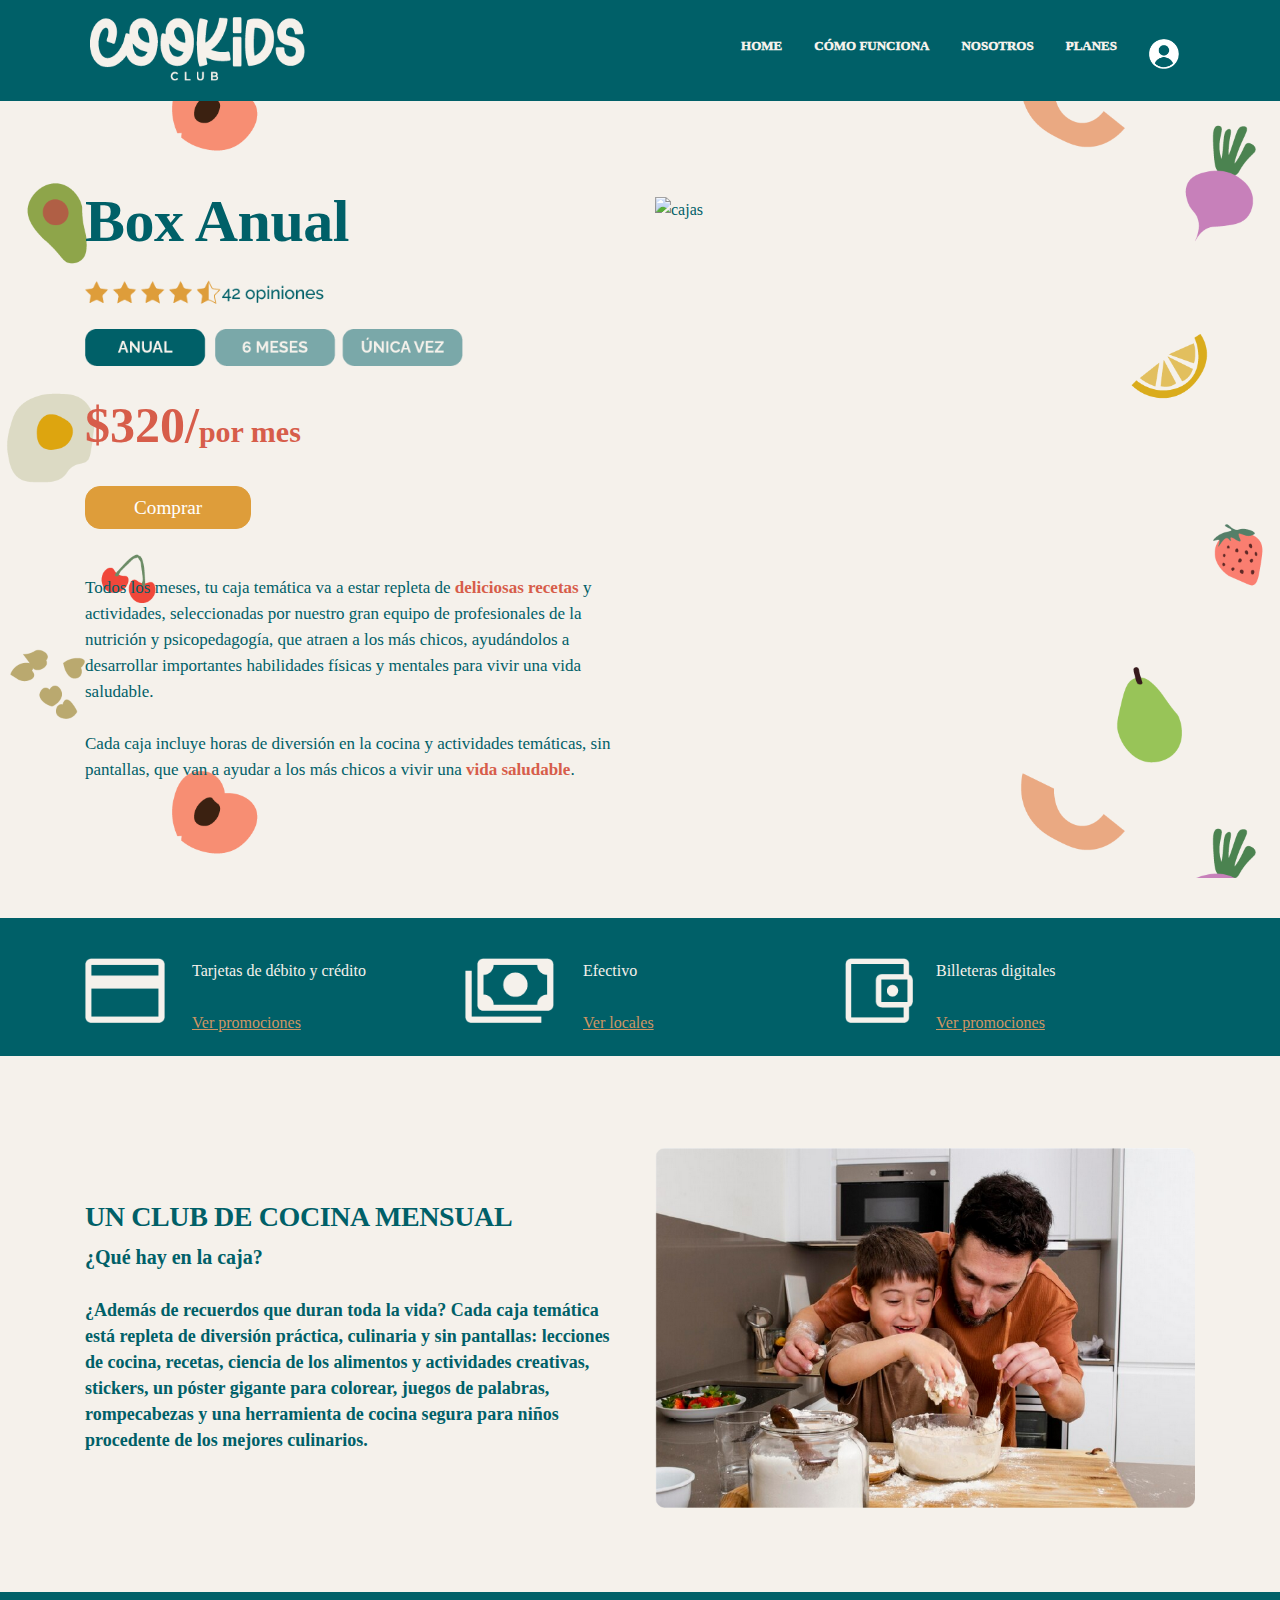
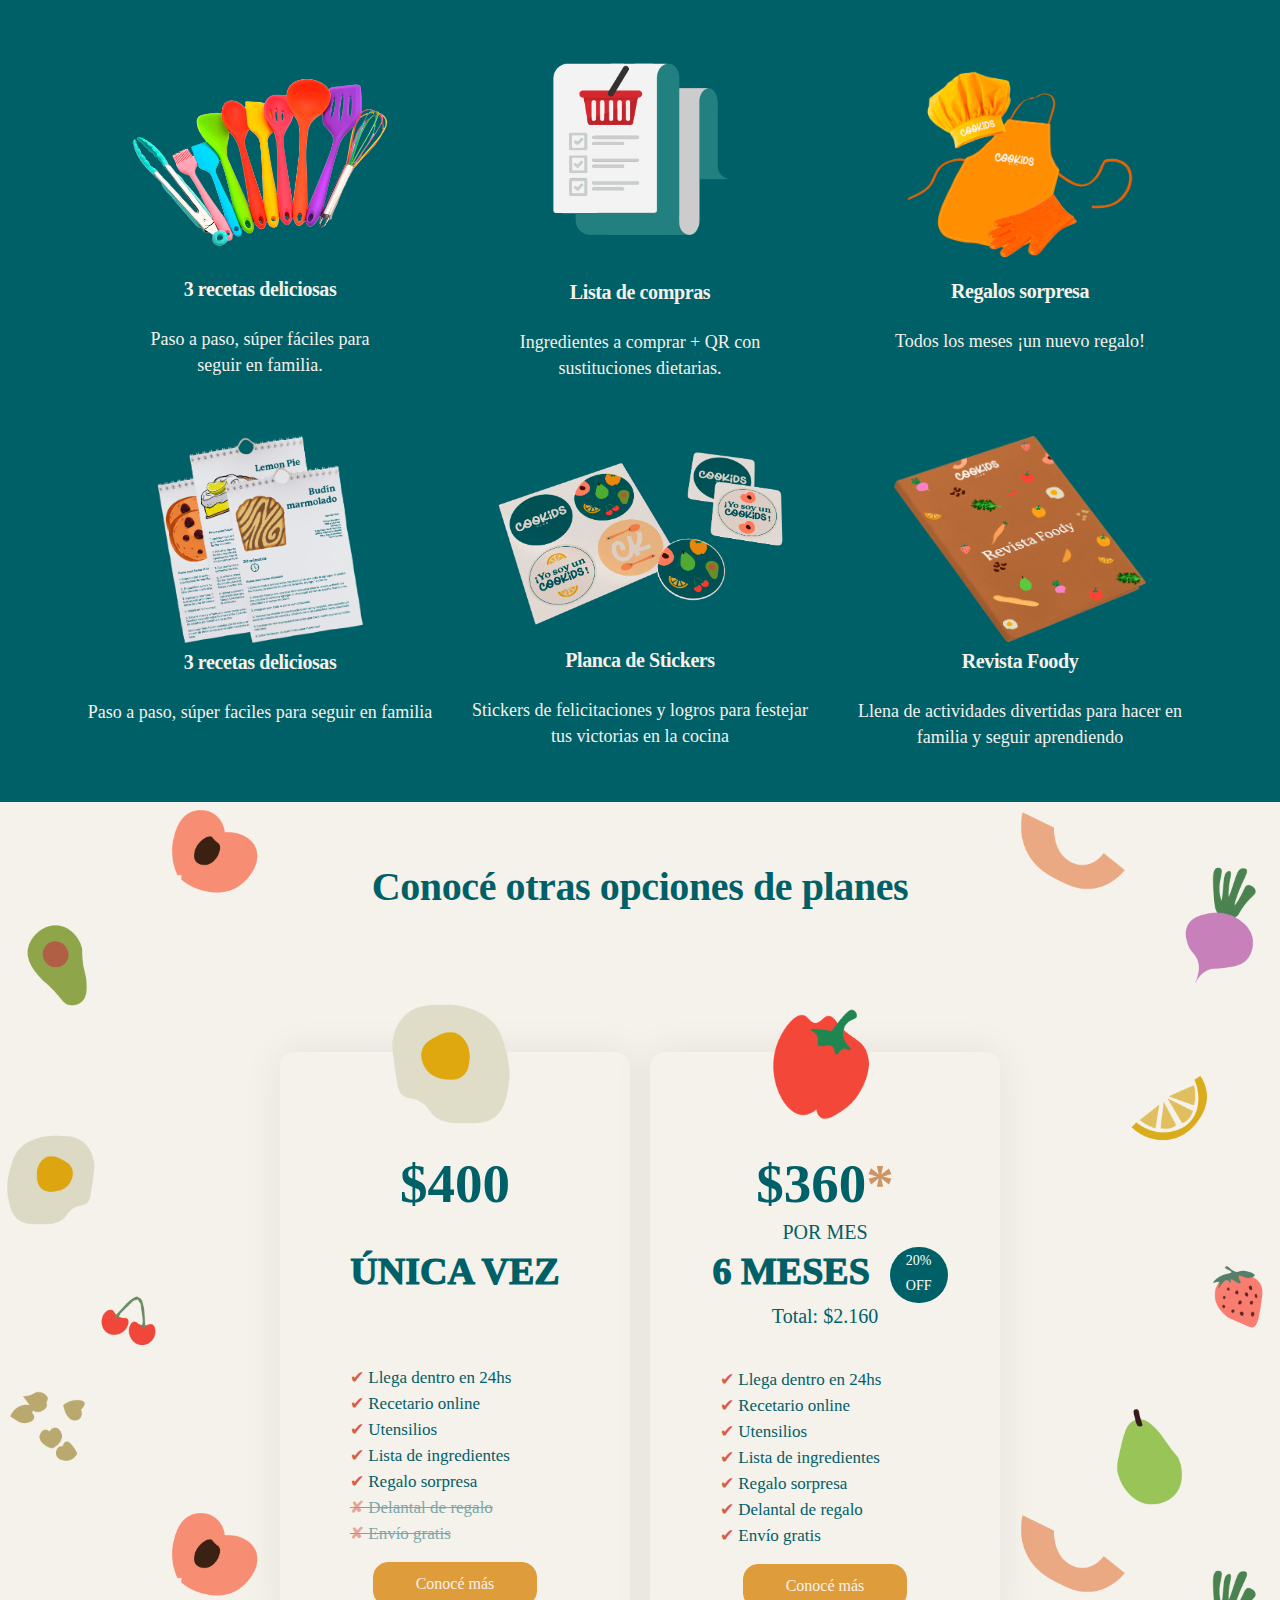
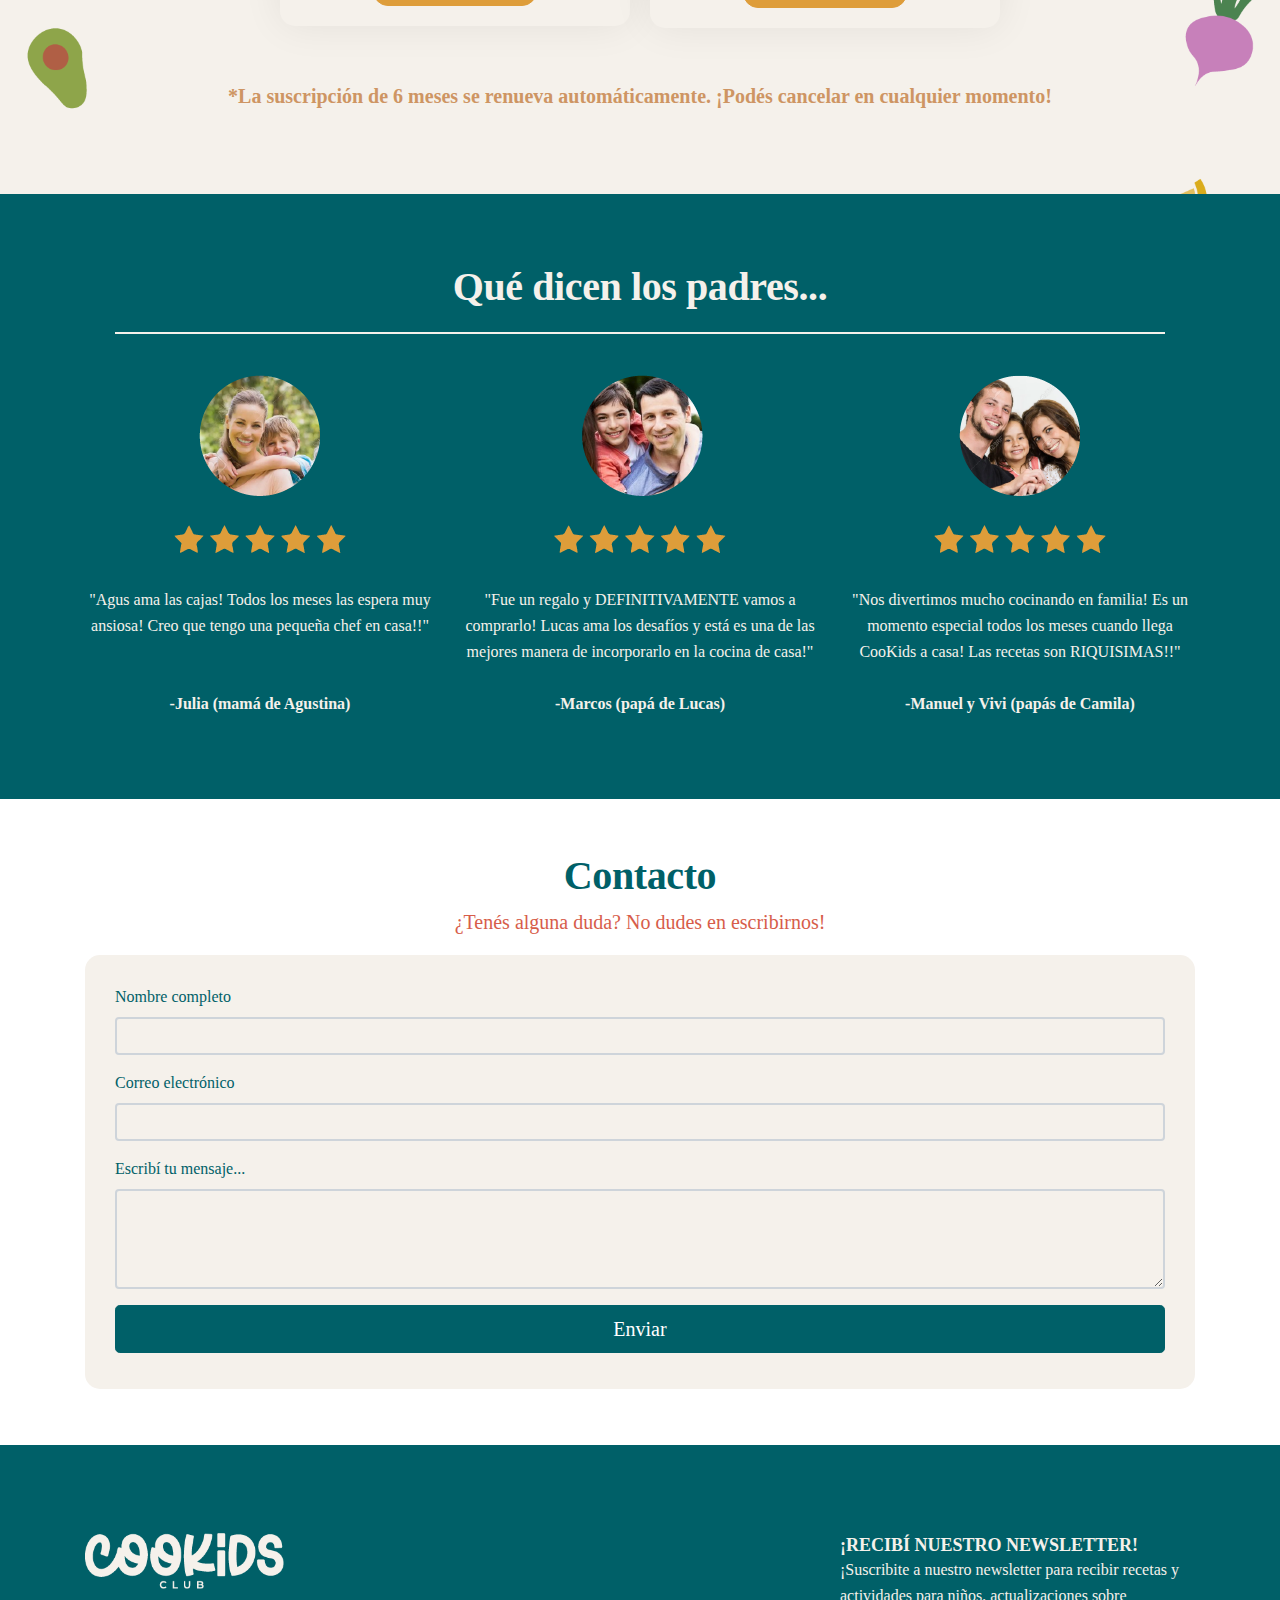
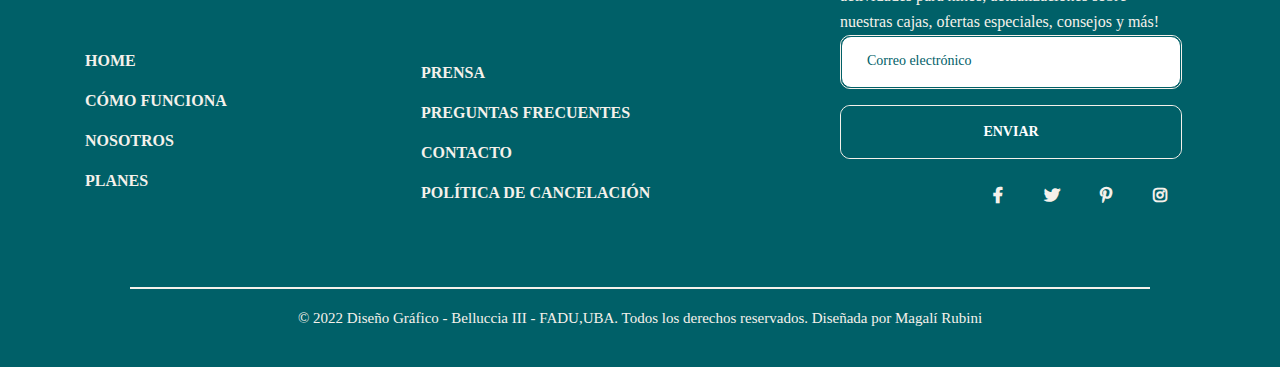
==== commit 15c91c54: "Entrega final tp2" ====
--- a/sign-up.html
+++ b/sign-up.html
@@ -18,7 +18,7 @@
 	<meta name="twitter:card" content="summary_large_image"> <!-- to have large image post format in Twitter -->
 
     <!-- Webpage Title -->
-    <title>Box Anual v5 13/06</title>
+    <title>Box Anual - CooKids</title>
     
     <!-- Styles -->
     <link rel="preconnect" href="https://fonts.gstatic.com">
@@ -42,7 +42,7 @@
             <!-- <a class="navbar-brand logo-text page-scroll" href="index.html">Kora</a> -->
 
             <!-- Image Logo -->
-            <a class="navbar-brand logo-image" href="index.html"><img src="images/Asset 11.png" alt="alternative"></a> 
+            <a class="navbar-brand logo-image" href="home.html"><img src="images/Asset 11.png" alt="alternative"></a> 
 
             <button class="navbar-toggler p-0 border-0" type="button" data-toggle="offcanvas">
                 <img class="navbar-toggler-icon" src="images/boton.png">
@@ -51,16 +51,16 @@
             <div class="navbar-collapse offcanvas-collapse" id="navbarsExampleDefault">
                 <ul class="navbar-nav ml-auto">
                     <li class="nav-item">
-                        <a class="nav-link page-scroll" href="index.html#header">HOME <span class="sr-only">(current)</span></a>
+                        <a class="nav-link page-scroll" href="home.html#header">HOME <span class="sr-only">(current)</span></a>
                     </li>
                     <li class="nav-item">
-                        <a class="nav-link page-scroll" href="index.html#intro">CÓMO FUNCIONA</a>
+                        <a class="nav-link page-scroll" href="home.html#intro">CÓMO FUNCIONA</a>
                     </li>
                     <li class="nav-item">
-                        <a class="nav-link page-scroll" href="index.html#features">NOSOTROS</a>
+                        <a class="nav-link page-scroll" href="home.html#features">NOSOTROS</a>
                     </li>
                     <li class="nav-item">
-                        <a class="nav-link page-scroll" href="index.html#details">PLANES</a>
+                        <a class="nav-link page-scroll" href="home.html#details">PLANES</a>
                     </li>
                     <li class="nav-item">
                         <a class="nav-link page-scroll" href="sign-up.html"><img src="images/Asset 3.png" alt="Log in"
@@ -102,23 +102,27 @@
     <div class="ex-basic-1">
         <div class="container">
             <div class="row">
-                <div class="col-lg-5">
+                <div class="col-lg-6">
                     <div class="text-container">
-                        <h1 class="h-detalle">Box Anual</h1>
-                        <p>La box ideal para disfrutar de la mejor experiencia culinaria con las más chicos de la casa todo el año.<br><br>
-                            ¡Coleccionables todos los meses!
-                        </p>
+                        <h1 class="h-detalle">Box Anual</h1><br>
+                        <img src="images/Asset 78.png" width="70%">
                         <p class="precio-detalle">
                             <br>$320/<b>por mes</b>
                         </p><br>
-                        <a class="btn-solid-lg" href="">Comprar</a>
+                        <a class="btn-solid-lg" href="">Comprar</a><br><br>
+                        <p>Todos los meses, tu caja temática va a estar repleta de 
+                            <span>deliciosas recetas</span> y actividades, seleccionadas por nuestro gran equipo de profesionales de la nutrición y psicopedagogía, que atraen a los más chicos, ayudándolos a desarrollar 
+                            importantes habilidades físicas y mentales para vivir una vida saludable.<br><br>
+                            Cada caja incluye horas de diversión en la cocina y 
+                            actividades temáticas, sin pantallas, que van a ayudar a los más chicos a vivir una <span>vida saludable</span>.
+                        </p>
                         <!-- <div>
                             <a class="btn-solid-reg1" href="sign-up.html"><u>Ver más ➙</u></a>
                         </div> -->
                     </div> <!-- end of text-container -->
                 </div> <!-- end of col -->
-                <div class="col-lg-7">
-                    <img class="img-fluid" src="images/boxdetalle.png" alt="cajas">
+                <div class="col-lg-6">
+                    <img class="img-fluid" src="images/box2.png" alt="cajas">
                 </div> <!-- end of col -->
 
             </div> <!-- end of row -->
@@ -126,34 +130,99 @@
     </div> <!-- end of basic-1 -->
     <!-- end of introduction -->
 
-
-    <!--medios de pago starts-->
-        <div id="pagos" class="medios-de-pago">
+    <!-- banner medios de pago starts -->
+     <div id="banner" class="medios-de-pago">
+        <div class="container">
+            <div class="row">
+                    <div class="col-lg-4 ">
+                        <div class="container">
+                            <div class="row">
+                                <div class="colg-lg-6">
+                                    <img class="pagos-photo" src="images/Asset 79.png" width="75%">
+                                </div>
+                                <div class="colg-lg-6 ">
+                                    <p class="pagos-title">Tarjetas de débito y crédito <br><br> <span><u>Ver promociones</u></span></p>
+                                </div>
+                            </div>
+                        </div>
+                    </div>
+                    <div class="col-lg-4">
+                        <div class="container">
+                            <div class="row">
+                                <div class="colg-lg-6 ">
+                                    <img class="pagos-photo" src="images/Asset 80.png" width="75%">
+                                </div>
+                                <div class="colg-lg-6">
+                                    <p class="pagos-title">Efectivo <br><br> <span><u>Ver locales</u></span></p>
+                                </div>
+                            </div>
+                        </div>
+                    </div>
+                    <div class="col-lg-4 ">
+                        <div class="container">
+                            <div class="row">
+                                <div class="colg-lg-6 ">
+                                    <img class="pagos-photo" src="images/Asset 81.png" width="75%">
+                                </div>
+                                <div class="colg-lg-6">
+                                    <p class="pagos-title">Billeteras digitales <br><br> <span><u>Ver promociones</u></span></p>
+                                </div>
+                            </div>
+                        </div>
+                    </div>
+            </div>
+        </div>
+    </div>
+    <!-- banner medios de pago ends -->
+
+
+    <!-- club de cocina mensual starts -->
+    <div class="club-cocina">
+        <div class="container">
+            <div class="row">
+                <div class="col-lg-6">
+                    <h3 class="club-cocina-title">UN CLUB DE COCINA MENSUAL</h3>
+                    <p>
+                        <span>¿Qué hay en la caja?</span><br><br>
+                        ¿Además de recuerdos que duran toda la vida?
+                        Cada caja temática está repleta de diversión práctica, 
+                        culinaria y sin pantallas: lecciones de cocina, recetas, 
+                        ciencia de los alimentos y actividades creativas, stickers, un póster gigante para colorear, juegos de palabras, rompecabezas y una herramienta de cocina segura para niños procedente de los mejores culinarios.</p>
+                </div>
+                <div class="col-lg-6">
+                    <img class="img-fluid" src="images/Asset 82.png">
+                </div>
+            </div>
+        </div>
+    </div>
+    <!-- club de cocina mensual ends -->
+
+
+    <!--que hay dentro de la cajas-->
+        <div id="pagos" class="dentro-de-las-cajas">
             <div class="container">
                 <div class="row">
                     <div class="col-lg-12">
-                        <h2 class="pago-title">¿Qué hay dentro de las cajas?</h2>
-                        <hr>
-                    </div>
-                    <div class="col-lg-4">
-                        <div class="pago-body">
-                            <img class="pago-img" src="images/icono-detalle (6).png">
+                    </div>
+                    <div class="col-lg-4">
+                        <div class="cajas-body">
+                            <img class="cajas-img" src="images/Screenshot 2022-06-16 at 12-43-22 utensilios de cocina para niños - Búsqueda de Google.png" width="75%">
                             <h3>3 recetas deliciosas</h3>
                             <p>Paso a paso, súper fáciles para<br>seguir en familia.</p>
                         </div>
                     </div>
                     <div class="col-lg-4">
-                        <div class="pago-body">
-                            <img class="pago-img" src="images/icono-detalle (1).png">
-                            <h3>Utensilios</h3>
-                            <p>Aptos para niños, ¡Coleccionables<br>todos los meses!</p>
-                        </div>
-                    </div>
-                    <div class="col-lg-4">
-                        <div class="pago-body">
-                            <img class="pago-img" src="images/icono-detalle (2).png">
-                            <h3>Revista Foody</h3>
-                            <p>Llena de actividades divertidas para hacer en familiar y seguir aprendiendo.</p>
+                        <div class="cajas-body">
+                            <img class="cajas-img" src="images/Asset 83.png" width="50%" >
+                            <h3><br>Lista de compras</h3>
+                            <p>Ingredientes a comprar + QR con<br>sustituciones dietarias.</p>
+                        </div>
+                    </div>
+                    <div class="col-lg-4">
+                        <div class="cajas-body">
+                            <img class="cajas-img" src="images/regalos.png" width="65%">
+                            <h3>Regalos sorpresa</h3>
+                            <p>Todos los meses ¡un nuevo regalo!</p>
                         </div>
                     </div>
                 </div>
@@ -161,109 +230,207 @@
                     <div class="col-lg-12">
                     </div>
                     <div class="col-lg-4">
-                        <div class="pago-body">
-                            <img class="pago-img" src="images/icono-detalle (3).png">
-                            <h3>Plancha de Stickers</h3>
-                            <p>Stickers de felicitaciones y logros para festejar las victorias en la cocina.</p>
-                        </div>
-                    </div>
-                    <div class="col-lg-4">
-                        <div class="pago-body">
-                            <img class="pago-img" src="images/Asset 38.png">
-                            <h3>Lista de compras</h3>
-                            <p>Ingredientes a comprar + QR con<br>sustituciones dietarias.</p>
-                        </div>
-                    </div>
-                    <div class="col-lg-4">
-                        <div class="pago-body">
-                            <img class="pago-img" src="images/Asset 39.png">
-                            <h3>Regalo sorpresa</h3>
-                            <p>Todos los meses ¡un nuevo regalo!</p>
+                        <div class="cajas-body">
+                            <img class="cajas-img" src="images/receta.png" width="60%">
+                            <h3>3 recetas deliciosas</h3>
+                            <p>Paso a paso, súper faciles para seguir en familia</p>
+                        </div>
+                    </div>
+                    <div class="col-lg-4">
+                        <div class="cajas-body">
+                            <img class="cajas-img" src="images/stickers.png" width="82%">
+                            <h3>Planca de Stickers</h3>
+                            <p>Stickers de felicitaciones y logros para festejar tus victorias en la cocina</p>
+                        </div>
+                    </div>
+                    <div class="col-lg-4">
+                        <div class="cajas-body">
+                            <img class="cajas-img" src="images/revista.png" width="72%">
+                            <h3>Revista Foody</h3>
+                            <p>Llena de actividades divertidas para hacer en familia y seguir aprendiendo</p>
                         </div>
                     </div>
                 </div>
             </div>
         </div>
-    <!--medios de pago starts-->
+    <!--que hay dentro de la cajas ends-->
 
     
 
-    
-
-        <!--====== PRICING START ======-->
-
-        <section data-scroll-index="0" id="pricing" class="pricing-area pt-115">
-            <div class="container">
-                    <div class="row justify-content-center">
-                        <div class="col-lg-12">
-                            <div class="section-title text-center pb-20 wow fadeInUpBig" data-wow-duration="1s"
-                                data-wow-delay="0.2s">
-                                <h4 class="sub-title1">Conocé otras opciones de planes</h4>
-                            </div> <!-- section title -->
-                        </div>
-                    </div> <!-- row -->
-                        <div class="row no-gutters justify-content-center">
+    <!--====== pricing ======-->
+
+    <section data-scroll-index="0" id="pricing" class="pricing-area-detalle pt-115">
+        <div class="container">
+                <div class="row justify-content-center">
+                    <div class="col-lg-12">
+                        <div class="section-title text-center pb-20 wow fadeInUpBig" data-wow-duration="1s"
+                            data-wow-delay="0.2s">
+                            <h4 class="sub-title1">Conocé otras opciones de planes</h4>
+                            <!-- <h5 class="title">¡Envío gratis es todos los envíos dentro de Argentina!</h5> -->
+                        </div> <!-- section title -->
+                    </div>
+                </div> <!-- row -->
+                    <div class="row no-gutters justify-content-center">
+                            <div class="col-lg-4 col-md-7 col-sm-9">
+                                <div class="single-pricing text-center pricing-active pricing-color-2 mt-30 wow fadeIn" data-wow-duration="1s"
+                                    data-wow-delay="0.3s">
+                                    <div class="pricing-price">
+                                        <div class="card" style="width: 50%">
+                                            <img class="card-img-top img-circle rounded-circle" src="images/Asset 23.png" alt="Card huevo">
+                                            <div class="card-block"></div>
+                                        </div>
+                                        <div class="pricing-title mt-20">
+                                            <span class="price">$400</span>
+                                            <!--<span class="btn">20% Off</span>-->
+                                        </div>
+                                        <span class="pormes1">POR MES</span><br>
+                                        <h6 class="title">ÚNICA VEZ</h6><br><br>
+                                    </div>
+                                    <div class="pricing-list pt-20">
+                                            <p class="cards-body"> 
+                                                <span>✔</span> Llega dentro en 24hs <br>
+                                                <span>✔</span> Recetario online <br>
+                                                <span>✔</span> Utensilios <br>
+                                                <span>✔</span> Lista de ingredientes <br>
+                                                <span>✔</span> Regalo sorpresa <br>
+                                                <del><span>✘</span> Delantal de regalo</del> <br>
+                                                <del><span>✘</span> Envío gratis</del>
+                                            </p>
+                                            <div class="pricing-btn pt-70">
+                                            <a class="main-btn main-btn-2" href="sign-up.html">Conocé más</a>
+                                        </div>
+                                    </div>
+                                </div> <!-- single pricing -->
+                            </div>
+
                                 <div class="col-lg-4 col-md-7 col-sm-9">
-                                    <div class="single-pricing text-center pricing-color-1 mt-30 wow fadeIn" data-wow-duration="1s"
-                                        data-wow-delay="0.3s">
+                                    <div class="single-pricing text-center pricing-active pricing-color-2 mt-30 wow fadeIn"
+                                        data-wow-duration="1s" data-wow-delay="0.6s">
                                         <div class="pricing-price">
                                             <div class="card" style="width: 50%">
-                                                <img class="card-img-top img-circle rounded-circle" src="images/Asset 23.png" alt="Card huevo">
+                                                <img class="card-img-top img-circle rounded-circle" src="images/Asset 24.png" alt="Card pimiento">
                                                 <div class="card-block"></div>
                                             </div>
-                                            <div class="pricing-title mt-20">
-                                                <!--<span class="btn">20% Off</span>-->
-                                                <h6 class="title">ÚNICA VEZ</h6>
-                                            </div>
-                                            <span class="price">$400</span>
-                                        </div>
-                                        <span class="pormes">POR MES</span><br><br><br>
-                                        <div class="pricing-list pt-20">
-                                            <div class="pricing-btn pt-70">
-                                                <a class="main-btn main-btn-2" href="#">Conocé más</a>
-                                            </div> 
-                                                <p class="cards-body"> 
-                                                    <br>Incluye delantal de cocina en la primer caja<br><br><br><br><br>
-                                                </p>
-                                        </div>
-                                    </div> <!-- single pricing -->
-                                </div>
-    
-                                    <div class="col-lg-4 col-md-7 col-sm-9">
-                                        <div class="single-pricing text-center pricing-active pricing-color-2 mt-30 wow fadeIn"
-                                            data-wow-duration="1s" data-wow-delay="0.6s">
-                                            <div class="pricing-price">
-                                                <div class="card" style="width: 50%">
-                                                    <img class="card-img-top img-circle rounded-circle" src="images/Asset 24.png" alt="Card pimiento">
-                                                    <div class="card-block"></div>
-                                                </div>
-                                                <div class="pricing-title mt-20">
-                                                    <!--<span class="btn">Special</span>-->
-                                                    <h6 class="title">6 MESES</h6>
-                                                </div>
-                                                <span class="price">$360<b>*</b></span>
+
+                                            <span class="price">$360<b>*</b></span>
                                             </div>
                                             <span class="pormes">POR MES</span><br>
-                                                <span class="total">Total: $2.160</span><br><br>
-                                            <div class="pricing-list pt-20">
+                                            <div class="pricing-title mt-20">
+                                                    <h6 class="title">6 MESES</h6>
+                                                    <span class="btn">20%<br>OFF</span>
+                                            </div>
+                                            <span class="total">Total: $2.160</span><br><br>
+
+                                        
+                                        <div class="pricing-list pt-20">
+                                                <p class="cards-body"> 
+                                                    <span>✔</span> Llega dentro en 24hs <br>
+                                                    <span>✔</span> Recetario online <br>
+                                                    <span>✔</span> Utensilios <br>
+                                                    <span>✔</span> Lista de ingredientes <br>
+                                                    <span>✔</span> Regalo sorpresa <br>
+                                                    <span>✔</span> Delantal de regalo <br>
+                                                    <span>✔</span> Envío gratis 
+                                                </p>
                                                 <div class="pricing-btn pt-70">
-                                                    <a class="main-btn main-btn-2" href="#">Conocé más</a>
-                                                </div> 
-                                                    <p class="cards-body"> 
-                                                        <br>Incluye delantal de cocina en la primer caja + monapla de cocina en la primer caja<br><br> 
-                                                    </p>
-                                            </div>
-                                            <div class="save-box">
-                                                ¡Ahorrás $240!
-                                            </div>
-                                        </div> <!-- single pricing -->
-                                    </div>
-                                    <p class="pricing-body">*La suscripción de 6 meses se renueva automáticamente. ¡Podés cancelar en cualquier momento!</p>
-                    </div> <!-- row -->
-            </div> <!-- container -->
-        </section>
-    
-        <!--====== PRICING PART ENDS ======-->
+                                                <a class="main-btn main-btn-2" href="sign-up.html">Conocé más</a>
+                                                </div>
+                                        </div>
+                                        
+                                    </div> <!-- single pricing -->
+                                </div>
+
+                    <p class="pricing-body">*La suscripción de 6 meses se renueva automáticamente. ¡Podés cancelar en cualquier momento!</p>
+                </div> <!-- row -->
+        </div> <!-- container -->
+    </section>
+
+    <!--====== pricing ======-->
+
+    <!--====== que dicen los padres starts ======-->
+
+ <div id="intro" class="basic-1-2">
+    <div class="container">
+        <div class="row">
+            <div class="col-lg-12">
+                <h2>Qué dicen los padres...</h2>
+                <hr>
+            </div>
+            <div class="col-lg-4">
+                <div class="card-body1">
+                    <img src="images/Asset 65.png"> 
+                        <p>"Agus ama las cajas! Todos los meses las espera muy ansiosa! Creo que tengo una pequeña chef en casa!!"<br><br><br><b>-Julia (mamá de Agustina)</b></p>
+                    <!--<a class="read-more no-line" href="article.html">Learn more <span class="fas fa-long-arrow-alt-right"></span></a>-->
+                </div>
+
+            </div>
+            <div class="col-lg-4">
+                <div class="card-body1">
+                    <img src="images/Asset 66.png">
+                    <p>"Fue un regalo y DEFINITIVAMENTE vamos a comprarlo! Lucas ama los desafíos y está es una de las mejores manera de incorporarlo en la cocina de casa!"<br><br><b>-Marcos (papá de Lucas)</b></p>
+                    <!--<a class="read-more no-line" href="article.html">Learn more <span class="fas fa-long-arrow-alt-right"></span></a>-->
+                </div>
+
+            </div>
+            <div class="col-lg-4">
+                <div class="card-body1">
+                    <img src="images/Asset 67.png">
+                    <p>"Nos divertimos mucho cocinando en familia! Es un momento especial todos los meses cuando llega CooKids a casa! Las recetas son RIQUISIMAS!!"<br><br><b>-Manuel y Vivi (papás de Camila)</b></p>
+                    <!--<a class="read-more no-line" href="article.html">Learn more <span class="fas fa-long-arrow-alt-right"></span></a>-->
+                </div>
+
+            </div>
+        </div>
+    </div>
+</div>
+
+<!--====== que dicen los padres ends ======-->
+
+<!-- Contacto -->
+<div class="form-1">
+    <div class="container">
+        <div class="row">
+            <div class="col-lg-12">
+                <h2 class="h2-heading">Contacto</h2>
+                <p class="p-heading1">¿Tenés alguna duda? No dudes en escribirnos!</p>
+            </div> <!-- end of col -->
+        </div> <!-- end of row -->
+
+        <div class="fcf-body">
+
+            <div id="fcf-form">
+            <form id="fcf-form-id" class="fcf-form-class" method="post" action="contact-form-process.php">
+                
+                <div class="fcf-form-group">
+                    <label for="Name" class="fcf-label">Nombre completo</label>
+                    <div class="fcf-input-group">
+                        <input type="text" id="Name" name="Name" class="fcf-form-control" required>
+                    </div>
+                </div>
+        
+                <div class="fcf-form-group">
+                    <label for="Email" class="fcf-label">Correo electrónico</label>
+                    <div class="fcf-input-group">
+                        <input type="email" id="Email" name="Email" class="fcf-form-control" required>
+                    </div>
+                </div>
+        
+                <div class="fcf-form-group">
+                    <label for="Message" class="fcf-label">Escribí tu mensaje...</label>
+                    <div class="fcf-input-group">
+                        <textarea id="Message" name="Message" class="fcf-form-control" rows="6" maxlength="3000" required></textarea>
+                    </div>
+                </div>
+        
+                <div class="fcf-form-group">
+                    <button type="submit" id="fcf-button" class="fcf-btn fcf-btn-primary fcf-btn-lg fcf-btn-block">Enviar</button>
+                </div>
+            </form>
+            </div>
+
+    </div> <!-- end of container -->
+</div> <!-- end of form-1 -->
+</div>    <!-- end of newsletter -->
 
     <!-- Footer -->
     <div class="footer">
--- a/css/styles.css
+++ b/css/styles.css
@@ -54,6 +54,28 @@
 	letter-spacing: -0.5px;
 }
 
+.index{
+	padding-top: 10rem;
+	padding-bottom: 30rem;
+	background-image: url(../images/Asset\ 55-100.jpg);
+	background-size:100%;
+	background-position-y: top;
+	text-align: center;
+}
+.index-title{
+	color: #006068;
+	text-align: center;
+	margin-top: 100px;
+}
+
+.index-p{
+	color: #006068;
+	font-family: "Raleway Medium";
+	font-size: 20px;
+	padding-top: 10px;
+	padding-bottom: 50px;
+}
+
 h2 {
 	color: #006068;
 	font-family: "P22 Mackinac Pro";
@@ -91,10 +113,10 @@
 }
 
 h6 {
-	color: #f5f1eb;
+	color: #006068;
 	font-family: "P22 MAckinac Pro";
-	font-weight: 700;
-	font-size: 40px;
+	font-weight: 1000;
+	font-size: 38px;
 	line-height: 3rem;
 }
 
@@ -119,6 +141,7 @@
 
 .p-detalle{
 	text-align: center;
+	font-family: "Raleway Medium";
 }
 
 .p-detalle{
@@ -220,10 +243,8 @@
 	display: inline-block;
 	color: #006068;
 	font-weight: 600;
-	font-size: 16px;
-	line-height: 0;
-	padding-top: 70px;
-	text-decoration: none;
+	font-size: 20px;
+	padding-top: 10px;
 	transition: all 0.2s;
 }
 
@@ -237,12 +258,13 @@
 .btn-solid-lg {
 	display: inline-block;
 	margin-top: 15px;
-	padding: 1.3rem 2.625rem 1.3rem 2.625rem;
-	border: 1px solid #006068;
-	border-radius: 32px;
-	background-color: #006068;
+	padding: 1.3rem 3rem 1.3rem 3rem;
+	border: 1px solid #de9d3a;
+	border-radius: 15px;
+	background-color: #de9d3a;
 	color: #ffffff;
 	font-weight: 500;
+	font-family: "Raleway ExtraBold";
 	font-size: 1.2rem;
 	line-height: 0;
 	text-decoration: none;
@@ -250,6 +272,30 @@
 }
 
 .btn-solid-lg:hover {
+	border: 1px solid #de9d3a;
+	background-color: transparent;
+	color: #de9d3a; /* needs to stay here because of the color property of a tag */
+	text-decoration: none;
+}
+
+.btn-solid-lg-index{
+	display: inline-block;
+	margin-top: 15px;
+	padding: 1.3rem 3rem 1.3rem 3rem;
+	border: 1px solid #006068;
+	border-radius: 15px;
+	background-color: #006068;
+	color: #ffffff;
+	font-weight: 500;
+	font-family: "Raleway ExtraBold";
+	font-size: 1.2rem;
+	line-height: 0;
+	text-decoration: none;
+	transition: all 0.2s;
+	align-items: center;
+}
+
+.btn-solid-lg-index:hover{
 	border: 1px solid #006068;
 	background-color: transparent;
 	color: #006068; /* needs to stay here because of the color property of a tag */
@@ -526,6 +572,7 @@
 .navbar .logo-image img {
     width: 220px;
 	height: 64px;
+	padding-left: 5px;
 }
 
 .navbar .logo-text {
@@ -538,7 +585,7 @@
 
 .offcanvas-collapse {
 	position: fixed;
-	top: 3.25rem; /* adjusts the height between the top of the page and the offcanvas menu */
+	top: 5.25rem; /* adjusts the height between the top of the page and the offcanvas menu */
 	bottom: 0;
 	left: 100%;
 	width: 100%;
@@ -567,8 +614,7 @@
 	padding-top: 1.3rem;
 	padding-bottom: 0.625rem;
 	color: #f5f1eb;
-	font-family: "Tw Cen TM";
-	font-weight: 700;
+	font-family: "Raleway";
 	font-size: 14px;
 	text-decoration: none;
 	transition: all 0.2s ease;
@@ -653,9 +699,9 @@
 /*    Header     */
 /*****************/
 .header {
-	padding-top: 5rem;
+	padding-top: 6rem;
 	padding-bottom: 10px;
-	background-image: url(../images/Asset\ 19-100.jpg);
+	background-image: url(../images/Asset\ 55-100.jpg);
 	background-size:100%;
 	background-position-y: top;
 	text-align: center;
@@ -666,7 +712,7 @@
 
 .header .h1-large {
 	margin-bottom: 1.5rem;
-	font-size: 80px;
+	font-size: 75px;
 	font-weight: 900;
 	line-height: 80px;
 	margin-top: 20px;
@@ -676,9 +722,10 @@
 	margin-bottom: 2rem;
 	margin-top: 50px;
 	color: #006068;
-	font-family: "Tw Cen MT";
-	font-size: 25px;
+	font-family: "Raleway Medium";
+	font-size: 22px;
 	line-height: 22px;
+	text-align: left;
 }
 
 .header .btn-solid-lg {
@@ -691,8 +738,8 @@
 /*    Customers     */
 /********************/
 .slider-1 {
-	padding-top: 2rem;
-	padding-bottom: 3rem;
+	padding-top: 1rem;
+	padding-bottom: 1rem;
 	text-align: center;
 	background-color: #006068;
 }
@@ -716,23 +763,36 @@
 /*     Introduction 1   */
 /************************/
 .basic-1 {
-	background-color: #006068;
+	background-color: #ffffff;
 	padding-top: 4rem;
 	padding-bottom: 6rem;
 }
 
 .basic-1 h2 {
-	color: #ffffff;
+	color: #006068;
 }
 
 .basic-1 p{
-	color: white;
-	font-size: 18px;
+	color: #006068;
+	font-family: "Raleway Medium";
+	font-size: 15px;
 	font-weight: 500;
+	text-align: left;
+}
+
+.basic-1 span{
+	color: #de9d3a;
+	font-family: "Raleway Semibold";
 }
 
 .basic-1 b{
 	font-family: "Jasmine Bloom";
+}
+
+.basic-1 .btn-solid-reg-1{
+	color: #de9d3a;
+	font-family: "Raleway Medium";
+	font-weight: 600;
 }
 
 .basic-1 img {
@@ -764,9 +824,11 @@
 
 .basic-1-1 p{
 	color: #006068;
+	font-family: "Raleway Medium";
 	font-size: 18px;
 	font-weight: 800;
 	padding-top: 10px;
+	text-align: left;
 }
 
 .basic-1-1 b{
@@ -781,7 +843,10 @@
 
 .basic-1-1 .parrafo-rojo {
 	color:#d75d4a;
+	font-family: "Raleway Medium";
 	font-weight: 600;
+	font-size: 16px;
+	padding-top: 10px;
 
 }
 
@@ -800,13 +865,38 @@
 
 .basic-1-1 p {
 	margin-bottom: 1.875rem;
+}
+
+/************************/
+/*    Banner 4iconos    */
+/************************/
+.banner{
+	background-color: #006068;
+	padding-top: 10px;
+	padding-bottom: 15px;
+}
+
+.banner .title-banner{
+	color: #f5f1eb;
+	font-family: "Raleway ExtraBold";
+	font-weight: 600;
+	font-size: 14px;
+	text-align: center;
+	padding-bottom: 5px;
+
+}
+
+.banner img{
+	display: block;
+	margin: auto;
+	padding-top: 10px;
 }
 
 /************************/
 /* Que dicen los padres */
 /************************/
 .basic-1-2 {
-	background-color: #ce9563;
+	background-color: #006068;
 	padding-top: 2rem;
 	padding-bottom: 2rem;
 }
@@ -821,14 +911,19 @@
 
 .basic-1-2 p{
 	color: #f5f1eb;
-	font-size: 18px;
-	font-weight: 600;
+	font-size: 16px;
 	padding-top: 10px;
 	text-align: center;
+	font-family: "Raleway Medium";
 }
 
 .basic-1-2 b{
-	color: #006068;
+	color: #f5f1eb;
+	font-family: "Raleway Medium";
+}
+
+.basic-1-2 .photo-opinions{
+	align-items: center;
 }
 
 .basic-1-2 .img{
@@ -836,7 +931,7 @@
 }
 
 .basic-1-2 b{
-	color: #006068;
+	color: #f5f1eb;
 	height: 2px;
 }
 
@@ -871,9 +966,10 @@
 /*     Features     */
 /********************/
 .cards-1 {
-	padding-top: 0rem;
+	padding-top: 1rem;
 	padding-bottom: 1rem;
-	background-image: url(../images/Asset\ 19-100.jpg);
+	background-image: url(../images/Asset\ 75.png);
+	background-color: #f5f1eb;
 	background-size: 100%;
 	background-position-y: bottom;
 	background-origin: border-box;
@@ -887,13 +983,53 @@
 	font-size: 40px;
 }
 
+.cards-1 .h2-heading b{
+	font-family: "Jasmine Bloom";
+}
+
 .cards-1 .p-heading {
 	margin-bottom: 0rem;
+	color: #006068;
+	font-family: "Raleway Medium";
+	text-align: center;
+	font-size: 16px;
+}
+
+.cards-1 .h2-body b{
 	color: #d75d4a;
-	font-family: "P22 Mackinac Pro";
-	text-align: center;
-	font-size:20px;
-	font-weight: 600;
+}
+
+.cards-1-img-top-peach {
+	position: absolute;
+	top: 12px;
+	left: -11%;
+	margin-left: -30px;
+	width: 100px !important;
+	height: 100px;
+}
+
+.cards-1-img-top-lemon {
+	position: absolute;
+	top: 175px;
+	left: -1%;
+	margin-left: -30px;
+	width: 100px !important;
+	height: 100px;
+}
+
+.cards-1-img-top-palta {
+	position: absolute;
+	top: 175px;
+	left: -1%;
+	margin-left: -3px;
+	width: 100px !important;
+	height: 100px;
+}
+
+.cards-1 .cards-1-p{
+	color: #006068;
+	font-family: "Raleway Medium";
+	font-size: 18px;
 }
 
 .cards-1 .card {
@@ -907,9 +1043,13 @@
 	border-left: 0px solid #8D80FF;
 }
 
+.cards-1 .cards-icon {
+	text-align: center;
+}
+
 .cards-1 .card-icon {
-	width: 74px;
-	height: 74px;
+	width: 75px;
+	height: 75px;
 	border-radius: 50%;
 	background-color: #006068;
 	text-align: center;
@@ -924,9 +1064,10 @@
 }
 
 
-.cards-1 .card-body {
-	padding-top: 25px;
-	text-align: center;
+.cards-1 .card-body p{
+	padding-top: 15px;
+	text-align: center;
+	
 }
 
 .cards-1 .card-title {
@@ -939,8 +1080,8 @@
 
 .cards-1 .card-body p {
 	color: #006068;
+	font-family: "Raleway Medium";
 	font-size: 18px;
-	font-weight: 600;
 }
 
 .cards-1 .read-more {
@@ -1231,18 +1372,20 @@
 	}
 
 	.single-pricing .save-box{
-		background-color: #ce9563;
+		background-color: #f5f1eb;
 		font-family: "P22 Mackinac Pro";
+		font-weight: 600;
+		color: #006068;
 		font-size: 20px;
 		padding: 10px;
-		border-radius: 10px;
-		width: 200px;
+		width: 100%;
 		display: inline-block;
+		box-shadow: 100px 10px 10px 12px #006068
 	}
 
 	.single-pricing {
 	padding: 65px 10px 20px;
-	background-color: #006068;
+	background-color: #f5f1eb;
 	margin: 10px;
 	border-radius: 15px; 
 	}
@@ -1253,34 +1396,43 @@
 
 	.single-pricing .pricing-price .price {
 	  font-size: 55px;
-	  color: #f5f1eb;
+	  color: #006068;
 	  font-family: "P22 Mackinac Pro";
 	  text-align: center;
 	  font-weight: 800;
-	  line-height: 50px;
+	  line-height: 70px;
 	} 
 
 	.single-pricing .pricing-price .price b {
-		font-weight: 800; 
+		font-weight: 800;
+		color: #ce9563;
 	}
 
 	.pormes {
-		color: #ce9563;
+		color: #006068;
 		font-family: "P22 Mackinac Pro";
-		font-weight: 100;
+		font-weight: 200;
 		font-size: 20px;
 	}
 
+	.pormes1 {
+		color: #006068 transparent;
+		opacity: 0%;
+		font-family: "P22 Mackinac Pro";
+		font-weight: 200;
+		font-size: 20px;
+	}
+
 	.total{
-		color: #f5f1eb;
-		font-family: "Tw Cen TM";
+		color: #006068;
+		font-family: "Raleway Medium";
 		font-size: 20px;
-		font-weight: 600;
+		font-weight: 400;
 	}
 
 	.card-img-top {
 		position: absolute;
-		top: -160px;
+		top: -130px;
 		left: 70%;
 		margin-left: -30px;
 		width: 150px !important;
@@ -1288,16 +1440,22 @@
 	}
 		  
 	.card {
-		margin-top: 30px;
+		margin-top: 2px;
 		padding-top: 30px;
 	}
 
 	.pricing-list .cards-body {
-		color: #f5f1eb;
-		font-family: "Tw Cen TM";
-		font-weight: 1000;
+		color: #006068;
+		text-align: left;
+		font-family: "Raleway Medium";
+		font-weight: 500;
 		font-size: 17px;
 		margin-top: 10px;
+		margin-left: 60px;
+	}
+
+	.pricing-list .cards-body span{
+		color: #d75d4a;
 	}
 	
 	.card1-img-top {
@@ -1320,6 +1478,10 @@
 		font-size: 20px;
 		color: #ce9563;
 		text-align: center;
+	}
+
+	.cards-body del{
+		opacity: 50%;
 	}
 
 
@@ -1346,8 +1508,8 @@
 		font-size: 14px; }
 
 	  .single-pricing .pricing-title .title {
-		font-weight: 600;
-		font-size: 40px;
+		font-weight: 1000;
+		font-size: 38px;
 		font-family: "P22 Mackinac Pro";
 		padding-left: 10px; }
 
@@ -1356,44 +1518,46 @@
 	 	 color: black;
 	  	margin-top: 20px; }
 
-
-
 	  .single-pricing .pricing-btn .main-btn.main-btn-2 {
 		display: inline-block;
 		margin-top: 15px;
 		padding: 1.3rem 2.625rem 1.3rem 2.625rem;
-		border: 1px solid #f5f1eb;
-		border-radius: 32px;
-		background-color: #f5f1eb;
-		color: #006068;
+		border: 1px solid #de9d3a;
+		border-radius: 15px;
+		background-color: #de9d3a;
+		color: #f5f1eb;
 		font-weight: 500;
-		font-size: 1.2rem;
+		font-family: "Raleway Medium";
+		font-size: 16px;
 		line-height: 0;
 		text-decoration: none;
 		transition: all 0.2s; 
 		}
 
 		.single-pricing .pricing-btn .main-btn.main-btn-2:hover {
-			border: 2px solid #f5f1eb;
+			border: 2px solid #de9d3a;
 			background-color: transparent;
 			color: #f5f1eb; /* needs to stay here because of the color property of a tag */
 			text-decoration: none;
 		}
 
 		.single-pricing.pricing-color-1 .pricing-title .btn {
-	  background-color: #4bb3f9; }
+	 	background-color: #4bb3f9; }
 
 		.single-pricing.pricing-color-2 .pricing-title .btn {
-	  background-color: #f14836; }
+	 	background-color: #006068;
+		padding-left: 15px;
+		margin-left: 20px;
+		}
 
 		.single-pricing.pricing-color-3 .pricing-title .btn {
-	  background-color: #63b85f; }
+	 	background-color: #63b85f; }
 
 		.single-pricing.pricing-active {
-	  -webkit-box-shadow: 0px 0px 30px 0px rgba(0, 0, 0, 0.07);
-	  -moz-box-shadow: 0px 0px 30px 0px rgba(0, 0, 0, 0.07);
-	  background-color: #006068;
-	  box-shadow: 0px 0px 40px 0px rgba(0, 0, 0, 0.07); }
+	 	 -webkit-box-shadow: 0px 0px 30px 0px rgba(0, 0, 0, 0.07);
+	 	 -moz-box-shadow: 0px 0px 30px 0px rgba(0, 0, 0, 0.07);
+	 	 background-color: #f5f1eb;
+	 	 box-shadow: 0px 0px 40px 0px rgba(0, 0, 0, 0.07); }
 
 	  
 
@@ -1476,19 +1640,49 @@
 	font-size: 1.125rem;
 }
 
-
 /**********************/
-/*     Newsletter     */
+/*       Gallery      */
+/**********************/
+.gallery{
+	padding-top: 1rem;
+	padding-bottom: 10px;
+	background-image: url(../images/Asset\ 68.png);
+	background-size:100%;
+	background-position-y: top;
+	text-align: center;
+}
+
+.gallery h4{
+	text-align: center;
+	padding-top: 10px;
+}
+
+.gallery h5{
+	text-align: center;
+	padding-bottom: 15px;
+}
+
+.gallery img {
+	display: block;
+	margin: auto;
+	padding-top: 10px;
+
+}
+
+
+/**********************/
+/*      Contacto      */
 /**********************/
 .form-1 {
 	padding-top: 3.5rem;
 	padding-bottom: 3.5rem;
 	text-align: center;
-	background: url('../images/Asset\ 19-100.jpg') center center no-repeat;
+	background-color: #ffffff;
 }
 
 .form-1 .h2-heading {
 	margin-bottom: 0.75rem;
+	margin-top: -40px;
 }
 
 .form-1 .p-heading {
@@ -1515,6 +1709,169 @@
 	top: 1rem;
 }
 
+#fcf-form {
+    display:block;
+}
+
+.fcf-body {
+    margin: 0;
+    font-family: "Raleway Medium";
+    font-size: 1rem;
+    font-weight: 400;
+    line-height: 1.5;
+    color: #006068;
+    text-align: left;
+    background-color: #f5f1eb;
+    padding: 30px;
+    padding-bottom: 20px;
+    border: 1px solid #006068 transparent;
+    border-radius: 15px;
+    max-width: 100%;
+}
+
+.fcf-form-group {
+    margin-bottom: 1rem;
+}
+
+.fcf-input-group {
+    position: relative;
+    display: -ms-flexbox;
+    display: flex;
+    -ms-flex-wrap: wrap;
+    flex-wrap: wrap;
+    -ms-flex-align: stretch;
+    align-items: stretch;
+    width: 100%;
+}
+
+.fcf-form-control {
+    display: block;
+    width: 100%;
+    height: calc(1.5em + 0.75rem + 2px);
+    padding: 0.375rem 0.75rem;
+    font-size: 1rem;
+    font-weight: 400;
+    line-height: 1.5;
+    color: #006068;
+    background-color: #f5f1eb;
+    background-clip: padding-box;
+    border: 2px solid #ced4da;
+    outline: none;
+    border-radius: 0.25rem;
+    transition: border-color 0.15s ease-in-out, box-shadow 0.15s ease-in-out;
+}
+
+.fcf-form-control:focus {
+    border: 2px solid #006068;
+}
+
+select.fcf-form-control[size], select.fcf-form-control[multiple] {
+    height: auto;
+}
+
+textarea.fcf-form-control {
+    font-family: "P22 Mackinac Pro";
+    height: 100px;
+}
+
+label.fcf-label {
+    display: inline-block;
+    margin-bottom: 0.5rem;
+}
+
+.fcf-credit {
+    padding-top: 10px;
+    font-size: 0.9rem;
+    color: #545b62;
+}
+
+.fcf-credit a {
+    color: #545b62;
+    text-decoration: underline;
+}
+
+.fcf-credit a:hover {
+    color: #0056b3;
+    text-decoration: underline;
+}
+
+.fcf-btn {
+    display: inline-block;
+    font-weight: 400;
+    color: #212529;
+    text-align: center;
+    vertical-align: middle;
+    cursor: pointer;
+    -webkit-user-select: none;
+    -moz-user-select: none;
+    -ms-user-select: none;
+    user-select: none;
+    background-color: transparent;
+    border: 1px solid transparent;
+    padding: 0.375rem 0.75rem;
+    font-size: 1rem;
+    line-height: 1.5;
+    border-radius: 0.25rem;
+    transition: color 0.15s ease-in-out, background-color 0.15s ease-in-out, border-color 0.15s ease-in-out, box-shadow 0.15s ease-in-out;
+}
+
+@media (prefers-reduced-motion: reduce) {
+    .fcf-btn {
+        transition: none;
+    }
+}
+
+.fcf-btn:hover {
+    color: #212529;
+    text-decoration: none;
+}
+
+.fcf-btn:focus, .fcf-btn.focus {
+    outline: 0;
+    box-shadow: 0 0 0 0.2rem rgba(0, 123, 255, 0.25);
+}
+
+.fcf-btn-primary {
+    color: #fff;
+    background-color: #006068;
+    border-color: #006068;
+}
+
+.fcf-btn-primary:hover {
+    color: #006068;
+    background-color:  transparent;
+    border-color: #006068;
+}
+
+.fcf-btn-primary:focus, .fcf-btn-primary.focus {
+    color: #fff;
+    background-color: #0069d9;
+    border-color: #0062cc;
+    box-shadow: 0 0 0 0.2rem rgba(38, 143, 255, 0.5);
+}
+
+.fcf-btn-lg, .fcf-btn-group-lg>.fcf-btn {
+    padding: 0.5rem 1rem;
+    font-size: 1.25rem;
+    line-height: 1.5;
+    border-radius: 0.3rem;
+}
+
+.fcf-btn-block {
+    display: block;
+    width: 100%;
+}
+
+.fcf-btn-block+.fcf-btn-block {
+    margin-top: 0.5rem;
+}
+
+input[type="submit"].fcf-btn-block, input[type="reset"].fcf-btn-block, input[type="button"].fcf-btn-block {
+    width: 100%;
+}
+
+
+  
 
 /******************/
 /*     Footer     */
@@ -1531,16 +1888,16 @@
 
 .footer .p-copy{
 	color: #f5f1eb;
-	font-size: 18px;
+	font-size: 15px;
 	text-align: center;
 }
 
 .footer a {
 	color: #f5f1eb;
-	font-family: "Tw Cen TM";
+	font-family: "Raleway Medium";
 	font-weight: 600;
 	font-size: 16px;
-	line-height: 30px;
+	line-height: 40px;
 	text-decoration: none;
 }
 
@@ -1629,11 +1986,11 @@
 /***********************/
 
 .ex-basic-1{
-	background: url('../images/Asset\ 19-100.jpg') center center no-repeat;
-	padding-top: 70px;
-	background-position-y:bottom;
-	background-origin: border-box;
-	padding-bottom: 1rem;
+	padding-top: 6rem;
+	padding-bottom: 75px;
+	background-image: url(../images/Asset\ 68.png);
+	background-size:100%;
+	background-position-y: top;
 }
 
 .h-detalle{
@@ -1642,8 +1999,10 @@
 }
 
 .ex-basic-1 p{
-	font-size: 25px;
+	font-size: 17px;
 	padding-top: 20px;
+	text-align: left;
+	
 }
 
 .ex-basic-1 .precio-detalle{
@@ -1658,6 +2017,11 @@
 	font-size: 30px;
 }
 
+.ex-basic-1 p span{
+	color: #d75d4a;
+	font-weight: 600;
+}
+
 .ex-header {
 	padding-top: 0rem;
 	padding-bottom: 0rem;
@@ -1712,13 +2076,63 @@
 	border-radius: 10px;
 }
 
-
-
 /*===========================
-           pago 
+       medios de pago 
 ===========================*/
-
 .medios-de-pago{
+	background-color: #006068;
+}
+
+.medios-de-pago p{
+	color: #f5f1eb;
+	font-family: "Raleway Medium";
+	text-align: left;
+}
+
+.medios-de-pago span{
+	color: #ce9563
+}
+
+
+/*===========================
+	club de cocina mensual 
+===========================*/
+.club-cocina{
+	background-color: #f5f1eb;
+	padding-top: 2rem;
+	padding-bottom: 4rem;
+}
+
+.club-cocina-title{
+	color: #006068;
+	font-family: "P22 Mackinac Pro";
+	text-align: left;
+	padding-top: 50px;
+}
+
+.club-cocina p {
+	color: #006068;
+	font-family: "Ralewat Medium";
+	font-size: 18px;
+	font-weight: 700;
+	text-align: left;
+}
+
+.club-cocina p span{
+	color: #006068;
+	font-family: "P22 Mackinac Pro";
+	font-size: 20px;
+	text-align: left;
+}
+
+
+
+
+/*===========================
+    dentro de las cajas 
+===========================*/
+
+.dentro-de-las-cajas{
 	background-color: #006068;
 	padding-top: 1rem;
 	padding-bottom: 2rem;
@@ -1726,7 +2140,7 @@
 
 }
 
-.medios-de-pago h2 {
+.dentro-de-las-cajas h2 {
 	font-family: "P22 Mackinac Pro";
 	color: #f5f1eb;
 	font-size: 40px;
@@ -1735,25 +2149,33 @@
 
 }
 
-.medios-de-pago h3 {
+.dentro-de-las-cajas h3 {
 	font-family: "P22 Mackinac Pro";
 	color: #f5f1eb;
 	font-size: 20px;
 	text-align: center;
 }
 
-.medios-de-pago p {
+.dentro-de-las-cajas p {
 	color: #f5f1eb;
 	font-size: 18px;
-	font-weight: 600;
+	font-weight: 500;
 	padding-top: 10px;
 	text-align: center;
 }
 
-.pago-img { 
-	width: 30%;
+.cajas-img { 
 	text-align: center;
 	padding-top: 15px;
+}
+
+
+.pricing-area-detalle{
+	padding-top: 0.5rem;
+	padding-bottom: 25px;
+	background-image: url(../images/Asset\ 68.png);
+	background-size:100%;
+	background-position-y: top;
 }
 
 
@@ -1761,13 +2183,90 @@
 /*     Media Queries     */
 /*************************/	
 /* Min-width 768px */
-@media (min-width: 768px) {
+@media (max-width: 768px) {
 
 	/* Header */
 	.header .btn-solid-lg {
 		margin-bottom: 0;
 	}
-	/* end of header */
+	.header{
+		background-image: url(../images/Asset\ 76.png)
+		}
+
+	.h2-heading span{
+		font-family: "Jasmine Bloom";
+	}
+
+	.cards-1{
+		background-image: url(../images/Asset\ 76.png)
+	}
+
+	.ex-basic-1{
+		background-image: url(../images/Asset\ 77.png);
+		background-position-y: -50%;
+		padding-top: 4rem;
+	}
+	
+	.pricing-area-detalle {
+		background-image: url(../images/Asset\ 77.png);
+		background-position-y: -80px;
+	}
+	
+
+/************************/
+/*    Banner 4iconos    */
+/************************/
+.banner{
+	background-color: #006068;
+	padding-top: 10px;
+	padding-bottom: 15px;
+}
+
+.banner .title-banner{
+	color: #f5f1eb;
+	font-family: "Raleway ExtraBold";
+	font-weight: 600;
+	font-size: 14px;
+	text-align: center;
+	padding-bottom: 5px;
+	padding-top: 50px;
+}
+
+.banner img{
+	display: block;
+	margin: auto;
+	padding-top: 10px;
+}
+
+
+/**********************/
+/*       Gallery      */
+/**********************/
+.gallery{
+	padding-top: 1rem;
+	padding-bottom: 10px;
+	background-image: url(../images/Asset\ 77.png);
+	background-size:100%;
+	background-position-y:center;
+	text-align: center;
+}
+
+.gallery h4{
+	text-align: center;
+	padding-top: 10px;
+}
+
+.gallery h5{
+	text-align: center;
+	padding-bottom: 15px;
+}
+
+.gallery img {
+	display: block;
+	margin: auto;
+	padding-top: 10px;
+
+}
 
 
 	/* Newsletter */
@@ -1812,6 +2311,21 @@
 		width: 50rem;
 		margin-right: auto;
 		margin-left: auto;
+	}
+
+	.h2-heading span{
+		font-family: "Jasmine Bloom";
+	}
+
+	.h2-body {
+		color: #006068;
+		text-align: center;
+		font-family: "Raleway SemiBold";
+		font-weight: 600;
+	}
+
+	.h2-body b{
+		font-weight: 600;
 	}
 
 	.p-heading1 {
@@ -1864,12 +2378,11 @@
 	}
 	
 	.navbar .nav-item .nav-link {
-		font-family: "Tw Cem TM";
+		font-family: "Raleway Medium";
 		padding-right: 1rem;
 		padding-left: 1rem;
 		color: #f5f1eb;
-		font-size: 14px;
-		font-weight: 900;
+		font-size: 13px;
 	}
 	
 
@@ -2030,7 +2543,7 @@
 	
 	.footer .footer-col.second {
 		display: inline-block;
-		width: 220px;
+		width: 255px;
 		margin-right: 1.75rem;
 		vertical-align: top;
 	}
@@ -2080,7 +2593,7 @@
 	.header {
 		overflow-x: hidden;
 		padding-top: 5.8rem;
-		padding-bottom: 15rem;
+		padding-bottom: 7rem;
 	}
 
 	.header .text-container {
